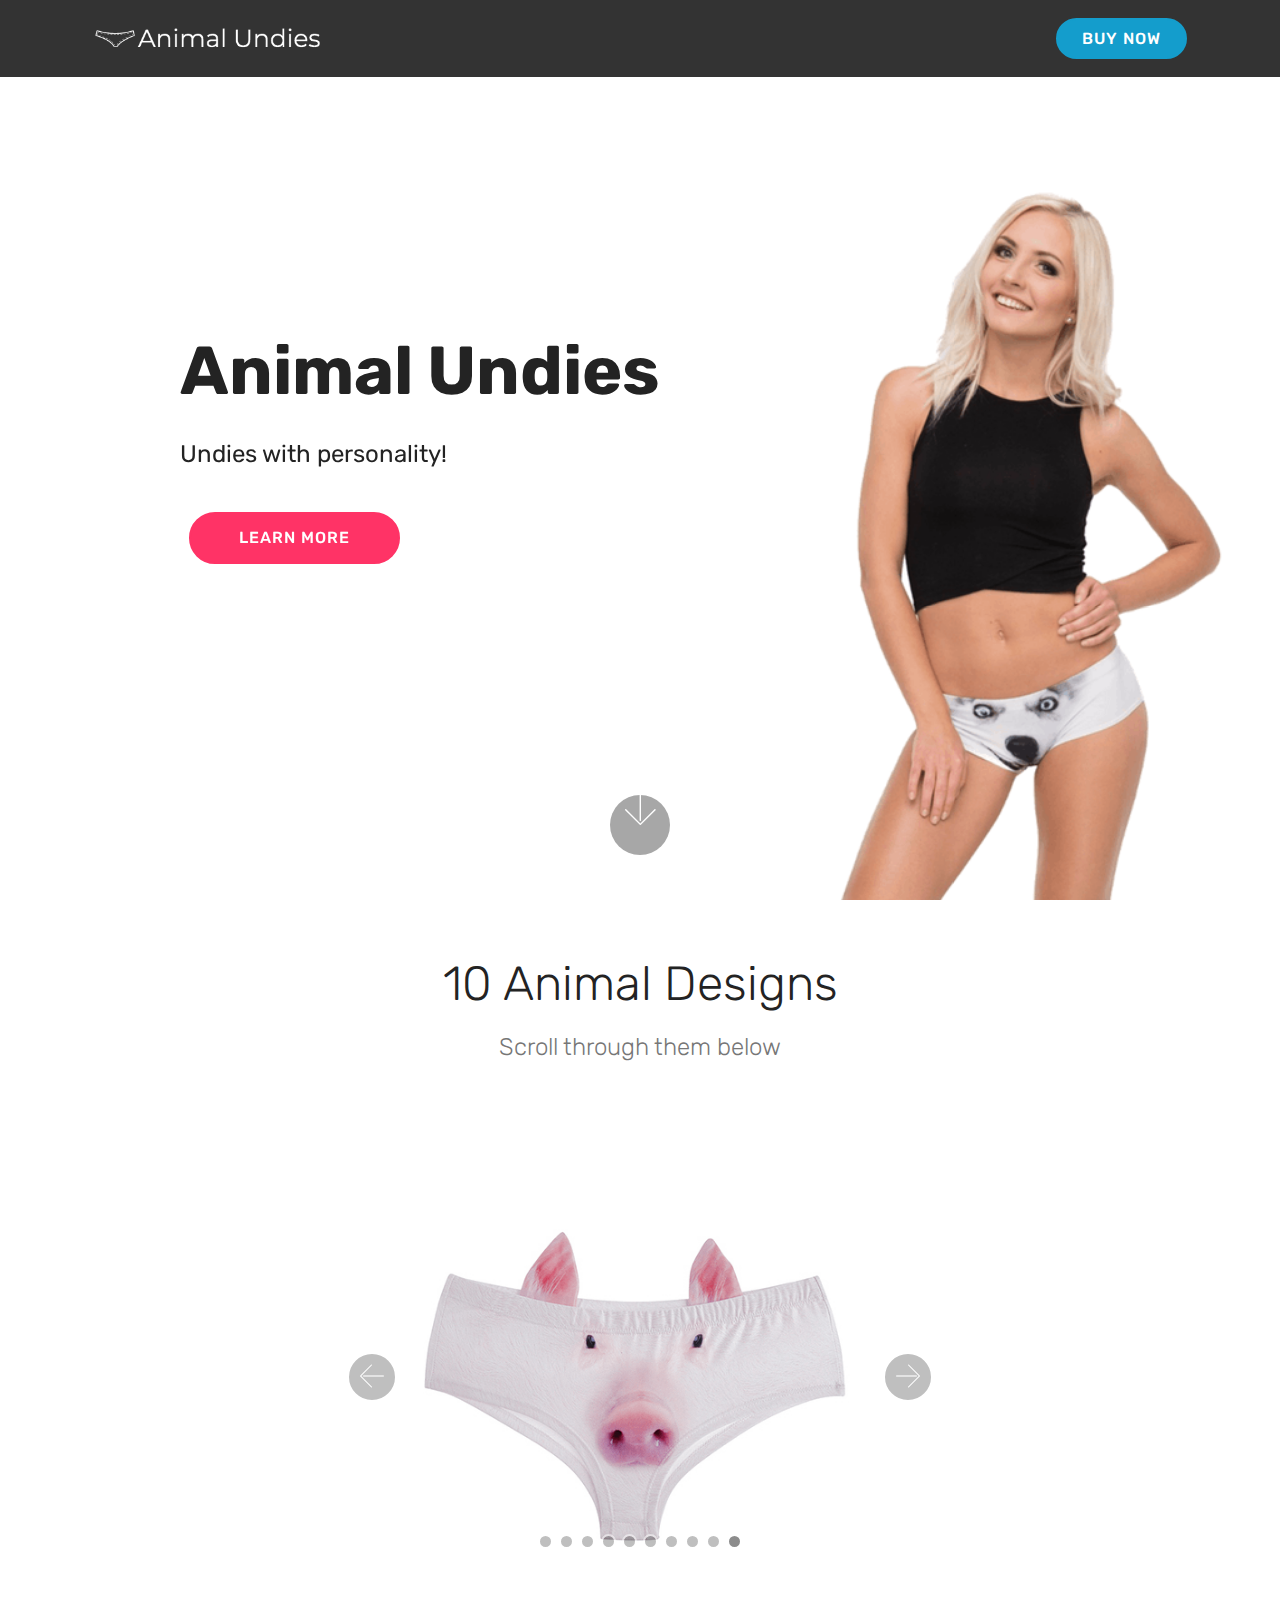
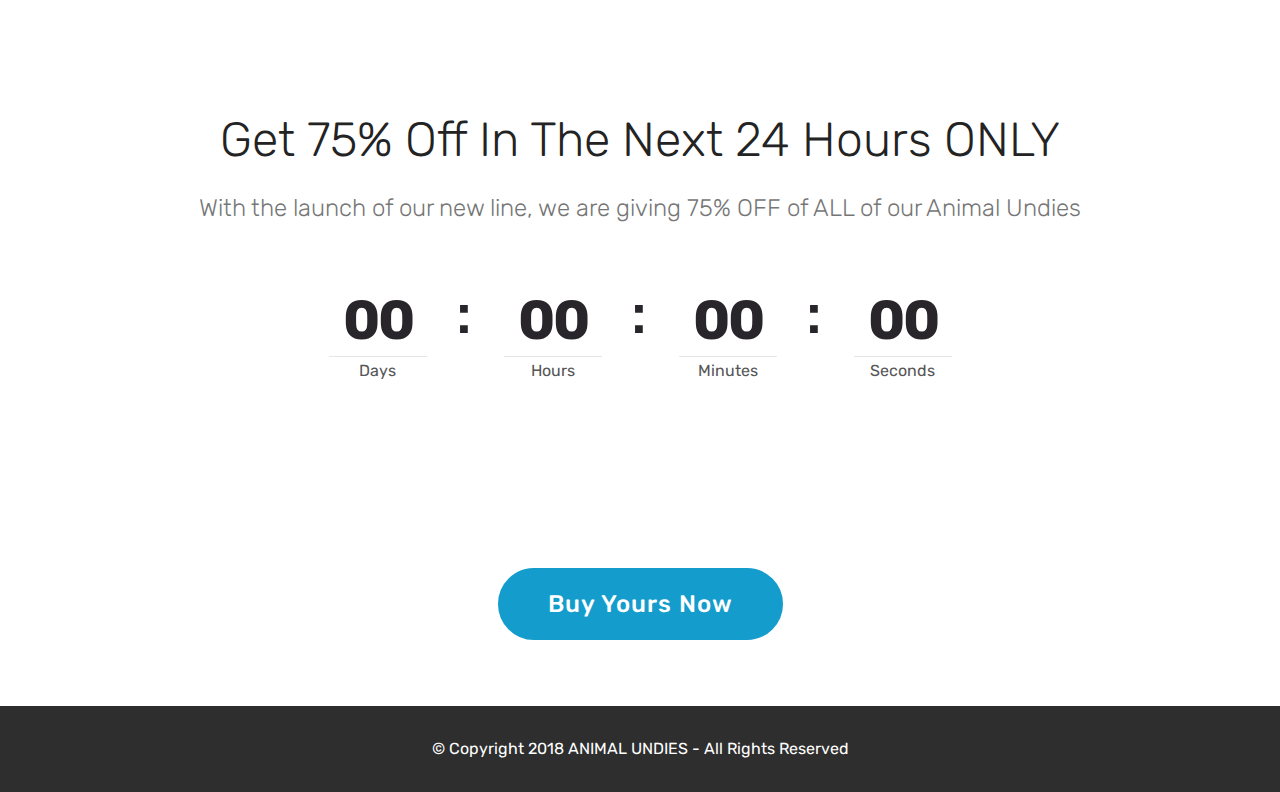
==== index.html @ f209571b "initial commit" ====
<!DOCTYPE html>
<html >
<head>
  <!-- Site made with Mobirise Website Builder v4.6.6, https://mobirise.com -->
  <meta charset="UTF-8">
  <meta http-equiv="X-UA-Compatible" content="IE=edge">
  <meta name="generator" content="Mobirise v4.6.6, mobirise.com">
  <meta name="viewport" content="width=device-width, initial-scale=1, minimum-scale=1">
  <link rel="shortcut icon" href="assets/images/animal-undies-logo-400x95.png" type="image/x-icon">
  <meta name="description" content="">
  <title>Home</title>
  <link rel="stylesheet" href="assets/web/assets/mobirise-icons/mobirise-icons.css">
  <link rel="stylesheet" href="assets/tether/tether.min.css">
  <link rel="stylesheet" href="assets/bootstrap/css/bootstrap.min.css">
  <link rel="stylesheet" href="assets/bootstrap/css/bootstrap-grid.min.css">
  <link rel="stylesheet" href="assets/bootstrap/css/bootstrap-reboot.min.css">
  <link rel="stylesheet" href="assets/dropdown/css/style.css">
  <link rel="stylesheet" href="assets/theme/css/style.css">
  <link rel="stylesheet" href="assets/mobirise/css/mbr-additional.css" type="text/css">
  
  
  
</head>
<body>
  <section class="menu cid-qMd9bwI4H3" once="menu" id="menu1-2">

    

    <nav class="navbar navbar-expand beta-menu navbar-dropdown align-items-center navbar-fixed-top navbar-toggleable-sm">
        <button class="navbar-toggler navbar-toggler-right" type="button" data-toggle="collapse" data-target="#navbarSupportedContent" aria-controls="navbarSupportedContent" aria-expanded="false" aria-label="Toggle navigation">
            <div class="hamburger">
                <span></span>
                <span></span>
                <span></span>
                <span></span>
            </div>
        </button>
        <div class="menu-logo">
            <div class="navbar-brand">
                <span class="navbar-logo">
                    <a href="https://mobirise.com">
                         <img src="assets/images/animal-undies-logo-400x95.png" alt="Mobirise" title="" style="height: 3.8rem;">
                    </a>
                </span>
                <span class="navbar-caption-wrap"><a class="navbar-caption text-white display-4" href="https://mobirise.com"></a></span>
            </div>
        </div>
        <div class="collapse navbar-collapse" id="navbarSupportedContent">
            <ul class="navbar-nav nav-dropdown" data-app-modern-menu="true"><li class="nav-item">
                    <a class="nav-link link text-white display-4" href="https://mobirise.com">
                        </a>
                </li></ul>
            <div class="navbar-buttons mbr-section-btn"><a class="btn btn-sm btn-primary display-7" href="https://mobirise.com">BUY NOW
                    </a></div>
        </div>
    </nav>
</section>

<section class="engine"><a href="https://mobirise.ws/h">make own website</a></section><section class="cid-qMdaME2jIt mbr-fullscreen mbr-parallax-background" id="header2-4">

    

    

    <div class="container align-center">
        <div class="row justify-content-md-center">
            <div class="mbr-white col-md-10">
                <h1 class="mbr-section-title mbr-bold pb-3 mbr-fonts-style display-1">
                    Animal Undies</h1>
                
                <p class="mbr-text pb-3 mbr-fonts-style display-5">Undies with personality!</p>
                <div class="mbr-section-btn"><a class="btn btn-md btn-secondary display-4" href="index.html#content4-b">LEARN MORE</a>
                    <a class="btn btn-md btn-white-outline display-4" href="https://mobirise.com">LIVE DEMO</a></div>
            </div>
        </div>
    </div>
    <div class="mbr-arrow hidden-sm-down" aria-hidden="true">
        <a href="#next">
            <i class="mbri-down mbr-iconfont"></i>
        </a>
    </div>
</section>

<section class="mbr-section content4 cid-qMdiaSj2vC" id="content4-b">

    

    <div class="container">
        <div class="media-container-row">
            <div class="title col-12 col-md-8">
                <h2 class="align-center pb-3 mbr-fonts-style display-2">
                    10 Animal Designs</h2>
                <h3 class="mbr-section-subtitle align-center mbr-light mbr-fonts-style display-5">Scroll through them below</h3>
                
            </div>
        </div>
    </div>
</section>

<section class="carousel slide cid-qMdgBurN0w" data-interval="false" id="slider2-a">

    
    <div class="container content-slider">
        <div class="content-slider-wrap">
            <div><div class="mbr-slider slide carousel" data-pause="true" data-keyboard="false" data-ride="false" data-interval="false"><ol class="carousel-indicators"><li data-app-prevent-settings="" data-target="#slider2-a" data-slide-to="0"></li><li data-app-prevent-settings="" data-target="#slider2-a" data-slide-to="1"></li><li data-app-prevent-settings="" data-target="#slider2-a" data-slide-to="2"></li><li data-app-prevent-settings="" data-target="#slider2-a" data-slide-to="3"></li><li data-app-prevent-settings="" data-target="#slider2-a" data-slide-to="4"></li><li data-app-prevent-settings="" data-target="#slider2-a" data-slide-to="5"></li><li data-app-prevent-settings="" data-target="#slider2-a" data-slide-to="6"></li><li data-app-prevent-settings="" data-target="#slider2-a" data-slide-to="7"></li><li data-app-prevent-settings="" data-target="#slider2-a" data-slide-to="8"></li><li data-app-prevent-settings="" data-target="#slider2-a" class=" active" data-slide-to="9"></li></ol><div class="carousel-inner" role="listbox"><div class="carousel-item slider-fullscreen-image" data-bg-video-slide="false" style="background-image: url(assets/images/htb1clrnogoqmejjy1xaq6assfxah-1000x1000.jpg);"><div class="container container-slide"><div class="image_wrapper"><img src="assets/images/htb1clrnogoqmejjy1xaq6assfxah-1000x1000.jpg"><div class="carousel-caption justify-content-center"><div class="col-10 align-center"></div></div></div></div></div><div class="carousel-item slider-fullscreen-image" data-bg-video-slide="false" style="background-image: url(assets/images/htb1cnipxmn85ujjszfbq6xzzvxax-1000x1000.jpg);"><div class="container container-slide"><div class="image_wrapper"><img src="assets/images/htb1cnipxmn85ujjszfbq6xzzvxax-1000x1000.jpg"><div class="carousel-caption justify-content-center"><div class="col-10 align-center"></div></div></div></div></div><div class="carousel-item slider-fullscreen-image" data-bg-video-slide="false" style="background-image: url(assets/images/htb1lih3jwagskjjy0fhq6arbfxaj-1000x1000.jpg);"><div class="container container-slide"><div class="image_wrapper"><img src="assets/images/htb1lih3jwagskjjy0fhq6arbfxaj-1000x1000.jpg"><div class="carousel-caption justify-content-center"><div class="col-10 align-center"></div></div></div></div></div><div class="carousel-item slider-fullscreen-image" data-bg-video-slide="false" style="background-image: url(assets/images/htb1malzobstmejjy1zbq6ahlvxap-1000x1000.jpg);"><div class="container container-slide"><div class="image_wrapper"><img src="assets/images/htb1malzobstmejjy1zbq6ahlvxap-1000x1000.jpg"><div class="carousel-caption justify-content-center"><div class="col-10 align-center"></div></div></div></div></div><div class="carousel-item slider-fullscreen-image" data-bg-video-slide="false" style="background-image: url(assets/images/htb1pxriobstmejjssziq6adwxxa1-1000x1000.jpg);"><div class="container container-slide"><div class="image_wrapper"><img src="assets/images/htb1pxriobstmejjssziq6adwxxa1-1000x1000.jpg"><div class="carousel-caption justify-content-center"><div class="col-10 align-center"></div></div></div></div></div><div class="carousel-item slider-fullscreen-image" data-bg-video-slide="false" style="background-image: url(assets/images/htb10e8sjvbntkjjsszeq6au2vxaa-1000x1000.jpg);"><div class="container container-slide"><div class="image_wrapper"><img src="assets/images/htb10e8sjvbntkjjsszeq6au2vxaa-1000x1000.jpg"><div class="carousel-caption justify-content-center"><div class="col-10 align-center"></div></div></div></div></div><div class="carousel-item slider-fullscreen-image" data-bg-video-slide="false" style="background-image: url(assets/images/htb12vjfolusmejjy1zjq6a0dxxak-1000x1000.jpg);"><div class="container container-slide"><div class="image_wrapper"><img src="assets/images/htb12vjfolusmejjy1zjq6a0dxxak-1000x1000.jpg"><div class="carousel-caption justify-content-center"><div class="col-10 align-center"></div></div></div></div></div><div class="carousel-item slider-fullscreen-image" data-bg-video-slide="false" style="background-image: url(assets/images/htb16lwpxkn85ujjszfvq6xigxxac-1000x1000.jpg);"><div class="container container-slide"><div class="image_wrapper"><img src="assets/images/htb16lwpxkn85ujjszfvq6xigxxac-1000x1000.jpg"><div class="carousel-caption justify-content-center"><div class="col-10 align-center"></div></div></div></div></div><div class="carousel-item slider-fullscreen-image" data-bg-video-slide="false" style="background-image: url(assets/images/htb19mp6jwmgskjjssphq6ay1vxap-1000x1000.jpg);"><div class="container container-slide"><div class="image_wrapper"><img src="assets/images/htb19mp6jwmgskjjssphq6ay1vxap-1000x1000.jpg"><div class="carousel-caption justify-content-center"><div class="col-10 align-center"></div></div></div></div></div><div class="carousel-item slider-fullscreen-image active" data-bg-video-slide="false" style="background-image: url(assets/images/screen-shot-2018-03-13-at-5.34.47-pm-480x443.png);"><div class="container container-slide"><div class="image_wrapper"><img src="assets/images/screen-shot-2018-03-13-at-5.34.47-pm-480x443.png"><div class="carousel-caption justify-content-center"><div class="col-10 align-center"></div></div></div></div></div></div><a data-app-prevent-settings="" class="carousel-control carousel-control-prev" role="button" data-slide="prev" href="#slider2-a"><span aria-hidden="true" class="mbri-left mbr-iconfont"></span><span class="sr-only">Previous</span></a><a data-app-prevent-settings="" class="carousel-control carousel-control-next" role="button" data-slide="next" href="#slider2-a"><span aria-hidden="true" class="mbri-right mbr-iconfont"></span><span class="sr-only">Next</span></a></div></div> 
        </div>
    </div>
</section>

<section class="countdown1 cid-qMdfKLFpyz" id="countdown1-5">
    
    
    
    <div class="container ">
        <h2 class="mbr-section-title pb-3 align-center mbr-fonts-style display-2">
            Get 75% Off In The Next 24 Hours ONLY</h2>
        <h3 class="mbr-section-subtitle align-center mbr-fonts-style display-5">
            With the launch of our new line, we are giving 75% OFF of ALL of our Animal Undies</h3>
        
    </div>
    <div class="container countdown-cont align-center">
        <div class="daysCountdown" title="Days"></div>
        <div class="hoursCountdown" title="Hours"></div> 
        <div class="minutesCountdown" title="Minutes"></div> 
        <div class="secondsCountdown" title="Seconds"></div>
        <div class="countdown pt-5 mt-2" data-due-date="2018/03/14"> 
        </div>
    </div>
</section>

<section class="mbr-section content8 cid-qMdipcnHJZ" id="content8-c">

    

    <div class="container">
        <div class="media-container-row title">
            <div class="col-12 col-md-8">
                <div class="mbr-section-btn align-center"><a class="btn btn-primary display-5" href="https://mobirise.com">Buy Yours Now</a></div>
            </div>
        </div>
    </div>
</section>

<section once="" class="cid-qMdjEzOoQd" id="footer6-e">

    

    

    <div class="container">
        <div class="media-container-row align-center mbr-white">
            <div class="col-12">
                <p class="mbr-text mb-0 mbr-fonts-style display-7">
                    © Copyright 2018 ANIMAL UNDIES - All Rights Reserved
                </p>
            </div>
        </div>
    </div>
</section>


  <script src="assets/web/assets/jquery/jquery.min.js"></script>
  <script src="assets/popper/popper.min.js"></script>
  <script src="assets/tether/tether.min.js"></script>
  <script src="assets/bootstrap/js/bootstrap.min.js"></script>
  <script src="assets/smoothscroll/smooth-scroll.js"></script>
  <script src="assets/dropdown/js/script.min.js"></script>
  <script src="assets/touchswipe/jquery.touch-swipe.min.js"></script>
  <script src="assets/countdown/jquery.countdown.min.js"></script>
  <script src="assets/ytplayer/jquery.mb.ytplayer.min.js"></script>
  <script src="assets/vimeoplayer/jquery.mb.vimeo_player.js"></script>
  <script src="assets/bootstrapcarouselswipe/bootstrap-carousel-swipe.js"></script>
  <script src="assets/parallax/jarallax.min.js"></script>
  <script src="assets/theme/js/script.js"></script>
  <script src="assets/slidervideo/script.js"></script>
  
  
</body>
</html>
---- assets/web/assets/mobirise-icons/mobirise-icons.css ----
@font-face {
  font-family: 'MobiriseIcons';
  src:  url('mobirise-icons.eot?spat4u');
  src:  url('mobirise-icons.eot?spat4u#iefix') format('embedded-opentype'),
    url('mobirise-icons.ttf?spat4u') format('truetype'),
    url('mobirise-icons.woff?spat4u') format('woff'),
    url('mobirise-icons.svg?spat4u#MobiriseIcons') format('svg');
  font-weight: normal;
  font-style: normal;
}

[class^="mbri-"], [class*=" mbri-"] {
  /* use !important to prevent issues with browser extensions that change fonts */
  font-family: MobiriseIcons !important;
  speak: none;
  font-style: normal;
  font-weight: normal;
  font-variant: normal;
  text-transform: none;
  line-height: 1;

  /* Better Font Rendering =========== */
  -webkit-font-smoothing: antialiased;
  -moz-osx-font-smoothing: grayscale;
}

.mbri-add-submenu:before {
  content: "\e900";
}
.mbri-alert:before {
  content: "\e901";
}
.mbri-align-center:before {
  content: "\e902";
}
.mbri-align-justify:before {
  content: "\e903";
}
.mbri-align-left:before {
  content: "\e904";
}
.mbri-align-right:before {
  content: "\e905";
}
.mbri-android:before {
  content: "\e906";
}
.mbri-apple:before {
  content: "\e907";
}
.mbri-arrow-down:before {
  content: "\e908";
}
.mbri-arrow-next:before {
  content: "\e909";
}
.mbri-arrow-prev:before {
  content: "\e90a";
}
.mbri-arrow-up:before {
  content: "\e90b";
}
.mbri-bold:before {
  content: "\e90c";
}
.mbri-bookmark:before {
  content: "\e90d";
}
.mbri-bootstrap:before {
  content: "\e90e";
}
.mbri-briefcase:before {
  content: "\e90f";
}
.mbri-browse:before {
  content: "\e910";
}
.mbri-bulleted-list:before {
  content: "\e911";
}
.mbri-calendar:before {
  content: "\e912";
}
.mbri-camera:before {
  content: "\e913";
}
.mbri-cart-add:before {
  content: "\e914";
}
.mbri-cart-full:before {
  content: "\e915";
}
.mbri-cash:before {
  content: "\e916";
}
.mbri-change-style:before {
  content: "\e917";
}
.mbri-chat:before {
  content: "\e918";
}
.mbri-clock:before {
  content: "\e919";
}
.mbri-close:before {
  content: "\e91a";
}
.mbri-cloud:before {
  content: "\e91b";
}
.mbri-code:before {
  content: "\e91c";
}
.mbri-contact-form:before {
  content: "\e91d";
}
.mbri-credit-card:before {
  content: "\e91e";
}
.mbri-cursor-click:before {
  content: "\e91f";
}
.mbri-cust-feedback:before {
  content: "\e920";
}
.mbri-database:before {
  content: "\e921";
}
.mbri-delivery:before {
  content: "\e922";
}
.mbri-desktop:before {
  content: "\e923";
}
.mbri-devices:before {
  content: "\e924";
}
.mbri-down:before {
  content: "\e925";
}
.mbri-download:before {
  content: "\e989";
}
.mbri-drag-n-drop:before {
  content: "\e927";
}
.mbri-drag-n-drop2:before {
  content: "\e928";
}
.mbri-edit:before {
  content: "\e929";
}
.mbri-edit2:before {
  content: "\e92a";
}
.mbri-error:before {
  content: "\e92b";
}
.mbri-extension:before {
  content: "\e92c";
}
.mbri-features:before {
  content: "\e92d";
}
.mbri-file:before {
  content: "\e92e";
}
.mbri-flag:before {
  content: "\e92f";
}
.mbri-folder:before {
  content: "\e930";
}
.mbri-gift:before {
  content: "\e931";
}
.mbri-github:before {
  content: "\e932";
}
.mbri-globe:before {
  content: "\e933";
}
.mbri-globe-2:before {
  content: "\e934";
}
.mbri-growing-chart:before {
  content: "\e935";
}
.mbri-hearth:before {
  content: "\e936";
}
.mbri-help:before {
  content: "\e937";
}
.mbri-home:before {
  content: "\e938";
}
.mbri-hot-cup:before {
  content: "\e939";
}
.mbri-idea:before {
  content: "\e93a";
}
.mbri-image-gallery:before {
  content: "\e93b";
}
.mbri-image-slider:before {
  content: "\e93c";
}
.mbri-info:before {
  content: "\e93d";
}
.mbri-italic:before {
  content: "\e93e";
}
.mbri-key:before {
  content: "\e93f";
}
.mbri-laptop:before {
  content: "\e940";
}
.mbri-layers:before {
  content: "\e941";
}
.mbri-left-right:before {
  content: "\e942";
}
.mbri-left:before {
  content: "\e943";
}
.mbri-letter:before {
  content: "\e944";
}
.mbri-like:before {
  content: "\e945";
}
.mbri-link:before {
  content: "\e946";
}
.mbri-lock:before {
  content: "\e947";
}
.mbri-login:before {
  content: "\e948";
}
.mbri-logout:before {
  content: "\e949";
}
.mbri-magic-stick:before {
  content: "\e94a";
}
.mbri-map-pin:before {
  content: "\e94b";
}
.mbri-menu:before {
  content: "\e94c";
}
.mbri-mobile:before {
  content: "\e94d";
}
.mbri-mobile2:before {
  content: "\e94e";
}
.mbri-mobirise:before {
  content: "\e94f";
}
.mbri-more-horizontal:before {
  content: "\e950";
}
.mbri-more-vertical:before {
  content: "\e951";
}
.mbri-music:before {
  content: "\e952";
}
.mbri-new-file:before {
  content: "\e953";
}
.mbri-numbered-list:before {
  content: "\e954";
}
.mbri-opened-folder:before {
  content: "\e955";
}
.mbri-pages:before {
  content: "\e956";
}
.mbri-paper-plane:before {
  content: "\e957";
}
.mbri-paperclip:before {
  content: "\e958";
}
.mbri-photo:before {
  content: "\e959";
}
.mbri-photos:before {
  content: "\e95a";
}
.mbri-pin:before {
  content: "\e95b";
}
.mbri-play:before {
  content: "\e95c";
}
.mbri-plus:before {
  content: "\e95d";
}
.mbri-preview:before {
  content: "\e95e";
}
.mbri-print:before {
  content: "\e95f";
}
.mbri-protect:before {
  content: "\e960";
}
.mbri-question:before {
  content: "\e961";
}
.mbri-quote-left:before {
  content: "\e962";
}
.mbri-quote-right:before {
  content: "\e963";
}
.mbri-refresh:before {
  content: "\e964";
}
.mbri-responsive:before {
  content: "\e965";
}
.mbri-right:before {
  content: "\e966";
}
.mbri-rocket:before {
  content: "\e967";
}
.mbri-sad-face:before {
  content: "\e968";
}
.mbri-sale:before {
  content: "\e969";
}
.mbri-save:before {
  content: "\e96a";
}
.mbri-search:before {
  content: "\e96b";
}
.mbri-setting:before {
  content: "\e96c";
}
.mbri-setting2:before {
  content: "\e96d";
}
.mbri-setting3:before {
  content: "\e96e";
}
.mbri-share:before {
  content: "\e96f";
}
.mbri-shopping-bag:before {
  content: "\e970";
}
.mbri-shopping-basket:before {
  content: "\e971";
}
.mbri-shopping-cart:before {
  content: "\e972";
}
.mbri-sites:before {
  content: "\e973";
}
.mbri-smile-face:before {
  content: "\e974";
}
.mbri-speed:before {
  content: "\e975";
}
.mbri-star:before {
  content: "\e976";
}
.mbri-success:before {
  content: "\e977";
}
.mbri-sun:before {
  content: "\e978";
}
.mbri-sun2:before {
  content: "\e979";
}
.mbri-tablet:before {
  content: "\e97a";
}
.mbri-tablet-vertical:before {
  content: "\e97b";
}
.mbri-target:before {
  content: "\e97c";
}
.mbri-timer:before {
  content: "\e97d";
}
.mbri-to-ftp:before {
  content: "\e97e";
}
.mbri-to-local-drive:before {
  content: "\e97f";
}
.mbri-touch-swipe:before {
  content: "\e980";
}
.mbri-touch:before {
  content: "\e981";
}
.mbri-trash:before {
  content: "\e982";
}
.mbri-underline:before {
  content: "\e983";
}
.mbri-unlink:before {
  content: "\e984";
}
.mbri-unlock:before {
  content: "\e985";
}
.mbri-up-down:before {
  content: "\e986";
}
.mbri-up:before {
  content: "\e987";
}
.mbri-update:before {
  content: "\e988";
}
.mbri-upload:before {
 content: "\e926"; 
}
.mbri-user:before {
  content: "\e98a";
}
.mbri-user2:before {
  content: "\e98b";
}
.mbri-users:before {
  content: "\e98c";
}
.mbri-video:before {
  content: "\e98d";
}
.mbri-video-play:before {
  content: "\e98e";
}
.mbri-watch:before {
  content: "\e98f";
}
.mbri-website-theme:before {
  content: "\e990";
}
.mbri-wifi:before {
  content: "\e991";
}
.mbri-windows:before {
  content: "\e992";
}
.mbri-zoom-out:before {
  content: "\e993";
}
.mbri-redo:before {
  content: "\e994";
}
.mbri-undo:before {
  content: "\e995";
}
---- assets/dropdown/css/style.css ----
.navbar-dropdown {
  left: 0;
  padding: 0;
  position: absolute;
  right: 0;
  top: 0;
  transition: all 0.45s ease;
  z-index: 1030;
  background: #282828; }
  .navbar-dropdown .navbar-logo {
    margin-right: 0.8rem;
    transition: margin 0.3s ease-in-out;
    vertical-align: middle; }
    .navbar-dropdown .navbar-logo img {
      height: 3.125rem;
      transition: all 0.3s ease-in-out; }
    .navbar-dropdown .navbar-logo.mbr-iconfont {
      font-size: 3.125rem;
      line-height: 3.125rem; }
  .navbar-dropdown .navbar-caption {
    font-weight: 700;
    white-space: normal;
    vertical-align: -4px;
    line-height: 3.125rem !important; }
    .navbar-dropdown .navbar-caption, .navbar-dropdown .navbar-caption:hover {
      color: inherit;
      text-decoration: none; }
  .navbar-dropdown .mbr-iconfont + .navbar-caption {
    vertical-align: -1px; }
  .navbar-dropdown.navbar-fixed-top {
    position: fixed; }
  .navbar-dropdown .navbar-brand span {
    vertical-align: -4px; }
  .navbar-dropdown.bg-color.transparent {
    background: none; }
  .navbar-dropdown.navbar-short .navbar-brand {
    padding: 0.625rem 0; }
    .navbar-dropdown.navbar-short .navbar-brand span {
      vertical-align: -1px; }
  .navbar-dropdown.navbar-short .navbar-caption {
    line-height: 2.375rem !important;
    vertical-align: -2px; }
  .navbar-dropdown.navbar-short .navbar-logo {
    margin-right: 0.5rem; }
    .navbar-dropdown.navbar-short .navbar-logo img {
      height: 2.375rem; }
    .navbar-dropdown.navbar-short .navbar-logo.mbr-iconfont {
      font-size: 2.375rem;
      line-height: 2.375rem; }
  .navbar-dropdown.navbar-short .mbr-table-cell {
    height: 3.625rem; }
  .navbar-dropdown .navbar-close {
    left: 0.6875rem;
    position: fixed;
    top: 0.75rem;
    z-index: 1000; }
  .navbar-dropdown .hamburger-icon {
    content: "";
    display: inline-block;
    vertical-align: middle;
    width: 16px;
    -webkit-box-shadow: 0 -6px 0 1px #282828,0 0 0 1px #282828,0 6px 0 1px #282828;
    -moz-box-shadow: 0 -6px 0 1px #282828,0 0 0 1px #282828,0 6px 0 1px #282828;
    box-shadow: 0 -6px 0 1px #282828,0 0 0 1px #282828,0 6px 0 1px #282828; }

.dropdown-menu .dropdown-toggle[data-toggle="dropdown-submenu"]::after {
  border-bottom: 0.35em solid transparent;
  border-left: 0.35em solid;
  border-right: 0;
  border-top: 0.35em solid transparent;
  margin-left: 0.3rem; }

.dropdown-menu .dropdown-item:focus {
  outline: 0; }

.nav-dropdown {
  font-size: 0.75rem;
  font-weight: 500;
  height: auto !important; }
  .nav-dropdown .nav-btn {
    padding-left: 1rem; }
  .nav-dropdown .link {
    margin: .667em 1.667em;
    font-weight: 500;
    padding: 0;
    transition: color .2s ease-in-out; }
    .nav-dropdown .link.dropdown-toggle {
      margin-right: 2.583em; }
      .nav-dropdown .link.dropdown-toggle::after {
        margin-left: .25rem;
        border-top: 0.35em solid;
        border-right: 0.35em solid transparent;
        border-left: 0.35em solid transparent;
        border-bottom: 0; }
      .nav-dropdown .link.dropdown-toggle[aria-expanded="true"] {
        margin: 0;
        padding: 0.667em 3.263em  0.667em 1.667em; }
  .nav-dropdown .link::after,
  .nav-dropdown .dropdown-item::after {
    color: inherit; }
  .nav-dropdown .btn {
    font-size: 0.75rem;
    font-weight: 700;
    letter-spacing: 0;
    margin-bottom: 0;
    padding-left: 1.25rem;
    padding-right: 1.25rem; }
  .nav-dropdown .dropdown-menu {
    border-radius: 0;
    border: 0;
    left: 0;
    margin: 0;
    padding-bottom: 1.25rem;
    padding-top: 1.25rem;
    position: relative; }
  .nav-dropdown .dropdown-submenu {
    margin-left: 0.125rem;
    top: 0; }
  .nav-dropdown .dropdown-item {
    font-weight: 500;
    line-height: 2;
    padding: 0.3846em 4.615em 0.3846em 1.5385em;
    position: relative;
    transition: color .2s ease-in-out, background-color .2s ease-in-out; }
    .nav-dropdown .dropdown-item::after {
      margin-top: -0.3077em;
      position: absolute;
      right: 1.1538em;
      top: 50%; }
    .nav-dropdown .dropdown-item:focus, .nav-dropdown .dropdown-item:hover {
      background: none; }

@media (max-width: 767px) {
  .nav-dropdown.navbar-toggleable-sm {
    bottom: 0;
    display: none;
    left: 0;
    overflow-x: hidden;
    position: fixed;
    top: 0;
    transform: translateX(-100%);
    -ms-transform: translateX(-100%);
    -webkit-transform: translateX(-100%);
    width: 18.75rem;
    z-index: 999; } }
.nav-dropdown.navbar-toggleable-xl {
  bottom: 0;
  display: none;
  left: 0;
  overflow-x: hidden;
  position: fixed;
  top: 0;
  transform: translateX(-100%);
  -ms-transform: translateX(-100%);
  -webkit-transform: translateX(-100%);
  width: 18.75rem;
  z-index: 999; }

.nav-dropdown-sm {
  display: block !important;
  overflow-x: hidden;
  overflow: auto;
  padding-top: 3.875rem; }
  .nav-dropdown-sm::after {
    content: "";
    display: block;
    height: 3rem;
    width: 100%; }
  .nav-dropdown-sm.collapse.in ~ .navbar-close {
    display: block !important; }
  .nav-dropdown-sm.collapsing, .nav-dropdown-sm.collapse.in {
    transform: translateX(0);
    -ms-transform: translateX(0);
    -webkit-transform: translateX(0);
    transition: all 0.25s ease-out;
    -webkit-transition: all 0.25s ease-out;
    background: #282828; }
  .nav-dropdown-sm.collapsing[aria-expanded="false"] {
    transform: translateX(-100%);
    -ms-transform: translateX(-100%);
    -webkit-transform: translateX(-100%); }
  .nav-dropdown-sm .nav-item {
    display: block;
    margin-left: 0 !important;
    padding-left: 0; }
  .nav-dropdown-sm .link,
  .nav-dropdown-sm .dropdown-item {
    border-top: 1px dotted rgba(255, 255, 255, 0.1);
    font-size: 0.8125rem;
    line-height: 1.6;
    margin: 0 !important;
    padding: 0.875rem 2.4rem 0.875rem 1.5625rem !important;
    position: relative;
    white-space: normal; }
    .nav-dropdown-sm .link:focus, .nav-dropdown-sm .link:hover,
    .nav-dropdown-sm .dropdown-item:focus,
    .nav-dropdown-sm .dropdown-item:hover {
      background: rgba(0, 0, 0, 0.2) !important;
      color: #c0a375; }
  .nav-dropdown-sm .nav-btn {
    position: relative;
    padding: 1.5625rem 1.5625rem 0 1.5625rem; }
    .nav-dropdown-sm .nav-btn::before {
      border-top: 1px dotted rgba(255, 255, 255, 0.1);
      content: "";
      left: 0;
      position: absolute;
      top: 0;
      width: 100%; }
    .nav-dropdown-sm .nav-btn + .nav-btn {
      padding-top: 0.625rem; }
      .nav-dropdown-sm .nav-btn + .nav-btn::before {
        display: none; }
  .nav-dropdown-sm .btn {
    padding: 0.625rem 0; }
  .nav-dropdown-sm .dropdown-toggle[data-toggle="dropdown-submenu"]::after {
    margin-left: .25rem;
    border-top: 0.35em solid;
    border-right: 0.35em solid transparent;
    border-left: 0.35em solid transparent;
    border-bottom: 0; }
  .nav-dropdown-sm .dropdown-toggle[data-toggle="dropdown-submenu"][aria-expanded="true"]::after {
    border-top: 0;
    border-right: 0.35em solid transparent;
    border-left: 0.35em solid transparent;
    border-bottom: 0.35em solid; }
  .nav-dropdown-sm .dropdown-menu {
    margin: 0;
    padding: 0;
    position: relative;
    top: 0;
    left: 0;
    width: 100%;
    border: 0;
    float: none;
    border-radius: 0;
    background: none; }
  .nav-dropdown-sm .dropdown-submenu {
    left: 100%;
    margin-left: 0.125rem;
    margin-top: -1.25rem;
    top: 0; }

.navbar-toggleable-sm .nav-dropdown .dropdown-menu {
  position: absolute; }

.navbar-toggleable-sm .nav-dropdown .dropdown-submenu {
  left: 100%;
  margin-left: 0.125rem;
  margin-top: -1.25rem;
  top: 0; }

.navbar-toggleable-sm.opened .nav-dropdown .dropdown-menu {
  position: relative; }

.navbar-toggleable-sm.opened .nav-dropdown .dropdown-submenu {
  left: 0;
  margin-left: 00rem;
  margin-top: 0rem;
  top: 0; }

.is-builder .nav-dropdown.collapsing {
  transition: none !important; }

/*# sourceMappingURL=style.css.map */
---- assets/theme/css/style.css ----
/*!
 * Mobirise v4 theme (https://mobirise.com/)
 * Copyright 2017 Mobirise
 */
section {
  background-color: #eeeeee; }

section,
.container,
.container-fluid {
  position: relative;
  word-wrap: break-word; }

a.mbr-iconfont:hover {
  text-decoration: none; }

.article .lead p, .article .lead ul, .article .lead ol, .article .lead pre, .article .lead blockquote {
  margin-bottom: 0; }

a {
  font-style: normal;
  font-weight: 400;
  cursor: pointer; }
  a, a:hover {
    text-decoration: none; }

figure {
  margin-bottom: 0; }

body {
  color: #232323; }

h1, h2, h3, h4, h5, h6,
.h1, .h2, .h3, .h4, .h5, .h6,
.display-1, .display-2, .display-3, .display-4 {
  line-height: 1;
  word-break: break-word;
  word-wrap: break-word; }

b, strong {
  font-weight: bold; }

blockquote {
  padding: 10px 0 10px 20px;
  position: relative;
  border-left: 2px solid;
  border-color: #ff3366; }

input:-webkit-autofill, input:-webkit-autofill:hover, input:-webkit-autofill:focus, input:-webkit-autofill:active {
  transition-delay: 9999s;
  transition-property: background-color, color; }

textarea[type="hidden"] {
  display: none; }

body {
  position: relative; }

section {
  background-position: 50% 50%;
  background-repeat: no-repeat;
  background-size: cover; }
  section .mbr-background-video,
  section .mbr-background-video-preview {
    position: absolute;
    bottom: 0;
    left: 0;
    right: 0;
    top: 0; }

.hidden {
  visibility: hidden; }

.mbr-z-index20 {
  z-index: 20; }

/*! Base colors */
.mbr-white {
  color: #ffffff; }

.mbr-black {
  color: #000000; }

.mbr-bg-white {
  background-color: #ffffff; }

.mbr-bg-black {
  background-color: #000000; }

/*! Text-aligns */
.align-left {
  text-align: left; }

.align-center {
  text-align: center; }

.align-right {
  text-align: right; }

@media (max-width: 767px) {
  .align-left, .align-center, .align-right, .mbr-section-btn, .mbr-section-title {
    text-align: center; } }
/*! Font-weight  */
.mbr-light {
  font-weight: 300; }

.mbr-regular {
  font-weight: 400; }

.mbr-semibold {
  font-weight: 500; }

.mbr-bold {
  font-weight: 700; }

/*! Media  */
.media-size-item {
  -webkit-flex: 1 1 auto;
  -moz-flex: 1 1 auto;
  -ms-flex: 1 1 auto;
  -o-flex: 1 1 auto;
  flex: 1 1 auto; }

.media-content {
  -webkit-flex-basis: 100%;
  flex-basis: 100%; }

.media-container-row {
  display: -ms-flexbox;
  display: -webkit-flex;
  display: flex;
  -webkit-flex-direction: row;
  -ms-flex-direction: row;
  flex-direction: row;
  -webkit-flex-wrap: wrap;
  -ms-flex-wrap: wrap;
  flex-wrap: wrap;
  -webkit-justify-content: center;
  -ms-flex-pack: center;
  justify-content: center;
  -webkit-align-content: center;
  -ms-flex-line-pack: center;
  align-content: center;
  -webkit-align-items: start;
  -ms-flex-align: start;
  align-items: start; }
  .media-container-row .media-size-item {
    width: 400px; }

.media-container-column {
  display: -ms-flexbox;
  display: -webkit-flex;
  display: flex;
  -webkit-flex-direction: column;
  -ms-flex-direction: column;
  flex-direction: column;
  -webkit-flex-wrap: wrap;
  -ms-flex-wrap: wrap;
  flex-wrap: wrap;
  -webkit-justify-content: center;
  -ms-flex-pack: center;
  justify-content: center;
  -webkit-align-content: center;
  -ms-flex-line-pack: center;
  align-content: center;
  -webkit-align-items: stretch;
  -ms-flex-align: stretch;
  align-items: stretch; }
  .media-container-column > * {
    width: 100%; }

@media (min-width: 992px) {
  .media-container-row {
    -webkit-flex-wrap: nowrap;
    -ms-flex-wrap: nowrap;
    flex-wrap: nowrap; } }
figure {
  overflow: hidden; }

figure[mbr-media-size] {
  transition: width 0.1s; }

.mbr-figure img, .mbr-figure iframe {
  display: block;
  width: 100%; }

.card {
  background-color: transparent;
  border: none; }

.card-img {
  text-align: center;
  flex-shrink: 0; }

.media {
  max-width: 100%;
  margin: 0 auto; }

.mbr-figure {
  -ms-flex-item-align: center;
  -ms-grid-row-align: center;
  -webkit-align-self: center;
  align-self: center; }

.media-container > div {
  max-width: 100%; }

.mbr-figure img, .card-img img {
  width: 100%; }

@media (max-width: 991px) {
  .media-size-item {
    width: auto !important; }

  .media {
    width: auto; }

  .mbr-figure {
    width: 100% !important; } }
/*! Buttons */
.mbr-section-btn {
  margin-left: -.25rem;
  margin-right: -.25rem;
  font-size: 0; }

nav .mbr-section-btn {
  margin-left: 0rem;
  margin-right: 0rem; }

/*! Btn icon margin */
.btn .mbr-iconfont, .btn.btn-sm .mbr-iconfont {
  cursor: pointer;
  margin-right: 0.5rem; }

.btn.btn-md .mbr-iconfont, .btn.btn-md .mbr-iconfont {
  margin-right: 0.8rem; }

.mbr-regular {
  font-weight: 400; }

.mbr-semibold {
  font-weight: 500; }

.mbr-bold {
  font-weight: 700; }

[type="submit"] {
  -webkit-appearance: none; }

/*! Full-screen */
.mbr-fullscreen .mbr-overlay {
  min-height: 100vh; }

.mbr-fullscreen {
  display: flex;
  display: -webkit-flex;
  display: -moz-flex;
  display: -ms-flex;
  display: -o-flex;
  align-items: center;
  -webkit-align-items: center;
  min-height: 100vh;
  padding-top: 3rem;
  padding-bottom: 3rem; }

/*! Map */
.map {
  height: 25rem;
  position: relative; }
  .map iframe {
    width: 100%;
    height: 100%; }

/* Form */
.form-asterisk {
  font-family: initial;
  position: absolute;
  top: -2px;
  font-weight: normal; }

/*! Scroll to top arrow */
.mbr-arrow-up {
  bottom: 25px;
  right: 90px;
  position: fixed;
  text-align: right;
  z-index: 5000;
  color: #ffffff;
  font-size: 32px;
  transform: rotate(180deg);
  -webkit-transform: rotate(180deg); }

.mbr-arrow-up a {
  background: rgba(0, 0, 0, 0.2);
  border-radius: 3px;
  color: #fff;
  display: inline-block;
  height: 60px;
  width: 60px;
  outline-style: none !important;
  position: relative;
  text-decoration: none;
  transition: all .3s ease-in-out;
  cursor: pointer;
  text-align: center; }
  .mbr-arrow-up a:hover {
    background-color: rgba(0, 0, 0, 0.4); }
  .mbr-arrow-up a i {
    line-height: 60px; }

.mbr-arrow-up-icon {
  display: block;
  color: #fff; }

.mbr-arrow-up-icon::before {
  content: "\203a";
  display: inline-block;
  font-family: serif;
  font-size: 32px;
  line-height: 1;
  font-style: normal;
  position: relative;
  top: 6px;
  left: -4px;
  -webkit-transform: rotate(-90deg);
  transform: rotate(-90deg); }

/*! Arrow Down */
.mbr-arrow {
  position: absolute;
  bottom: 45px;
  left: 50%;
  width: 60px;
  height: 60px;
  cursor: pointer;
  background-color: rgba(80, 80, 80, 0.5);
  border-radius: 50%;
  -webkit-transform: translateX(-50%);
  transform: translateX(-50%); }
  .mbr-arrow > a {
    display: inline-block;
    text-decoration: none;
    outline-style: none;
    -webkit-animation: arrowdown 1.7s ease-in-out infinite;
    animation: arrowdown 1.7s ease-in-out infinite; }
    .mbr-arrow > a > i {
      position: absolute;
      top: -2px;
      left: 15px;
      font-size: 2rem; }

@keyframes arrowdown {
  0% {
    transform: translateY(0px);
    -webkit-transform: translateY(0px); }
  50% {
    transform: translateY(-5px);
    -webkit-transform: translateY(-5px); }
  100% {
    transform: translateY(0px);
    -webkit-transform: translateY(0px); } }
@-webkit-keyframes arrowdown {
  0% {
    transform: translateY(0px);
    -webkit-transform: translateY(0px); }
  50% {
    transform: translateY(-5px);
    -webkit-transform: translateY(-5px); }
  100% {
    transform: translateY(0px);
    -webkit-transform: translateY(0px); } }
@media (max-width: 500px) {
  .mbr-arrow-up {
    left: 50%;
    right: auto;
    transform: translateX(-50%) rotate(180deg);
    -webkit-transform: translateX(-50%) rotate(180deg); } }
/*Gradients animation*/
@keyframes gradient-animation {
  from {
    background-position: 0% 100%;
    animation-timing-function: ease-in-out; }
  to {
    background-position: 100% 0%;
    animation-timing-function: ease-in-out; } }
@-webkit-keyframes gradient-animation {
  from {
    background-position: 0% 100%;
    animation-timing-function: ease-in-out; }
  to {
    background-position: 100% 0%;
    animation-timing-function: ease-in-out; } }
.bg-gradient {
  background-size: 200% 200%;
  animation: gradient-animation 5s infinite alternate;
  -webkit-animation: gradient-animation 5s infinite alternate; }

.menu .navbar-brand {
  display: -webkit-flex; }
  .menu .navbar-brand span {
    display: flex;
    display: -webkit-flex; }
  .menu .navbar-brand .navbar-caption-wrap {
    display: -webkit-flex; }
  .menu .navbar-brand .navbar-logo img {
    display: -webkit-flex; }
@media (min-width: 768px) and (max-width: 991px) {
  .menu .navbar-toggleable-sm .navbar-nav {
    display: -webkit-box;
    display: -webkit-flex;
    display: -ms-flexbox; } }
@media (min-width: 992px) {
  .menu .navbar-nav.nav-dropdown {
    display: -webkit-flex; }
  .menu .navbar-toggleable-sm .navbar-collapse {
    display: -webkit-flex !important; } }

/*# sourceMappingURL=style.css.map */
.engine {
	position: absolute;
	text-indent: -2400px;
	text-align: center;
	padding: 0;
	top: 0;
	left: -2400px;
}
---- assets/mobirise/css/mbr-additional.css ----
@import url(https://fonts.googleapis.com/css?family=Rubik:300,300i,400,400i,500,500i,700,700i,900,900i);





body {
  font-style: normal;
  line-height: 1.5;
}
.mbr-section-title {
  font-style: normal;
  line-height: 1.2;
}
.mbr-section-subtitle {
  line-height: 1.3;
}
.mbr-text {
  font-style: normal;
  line-height: 1.6;
}
.display-1 {
  font-family: 'Rubik', sans-serif;
  font-size: 4.25rem;
}
.display-1 > .mbr-iconfont {
  font-size: 6.8rem;
}
.display-2 {
  font-family: 'Rubik', sans-serif;
  font-size: 3rem;
}
.display-2 > .mbr-iconfont {
  font-size: 4.8rem;
}
.display-4 {
  font-family: 'Rubik', sans-serif;
  font-size: 1rem;
}
.display-4 > .mbr-iconfont {
  font-size: 1.6rem;
}
.display-5 {
  font-family: 'Rubik', sans-serif;
  font-size: 1.5rem;
}
.display-5 > .mbr-iconfont {
  font-size: 2.4rem;
}
.display-7 {
  font-family: 'Rubik', sans-serif;
  font-size: 1rem;
}
.display-7 > .mbr-iconfont {
  font-size: 1.6rem;
}
/* ---- Fluid typography for mobile devices ---- */
/* 1.4 - font scale ratio ( bootstrap == 1.42857 ) */
/* 100vw - current viewport width */
/* (48 - 20)  48 == 48rem == 768px, 20 == 20rem == 320px(minimal supported viewport) */
/* 0.65 - min scale variable, may vary */
@media (max-width: 768px) {
  .display-1 {
    font-size: 3.4rem;
    font-size: calc( 2.1374999999999997rem + (4.25 - 2.1374999999999997) * ((100vw - 20rem) / (48 - 20)));
    line-height: calc( 1.4 * (2.1374999999999997rem + (4.25 - 2.1374999999999997) * ((100vw - 20rem) / (48 - 20))));
  }
  .display-2 {
    font-size: 2.4rem;
    font-size: calc( 1.7rem + (3 - 1.7) * ((100vw - 20rem) / (48 - 20)));
    line-height: calc( 1.4 * (1.7rem + (3 - 1.7) * ((100vw - 20rem) / (48 - 20))));
  }
  .display-4 {
    font-size: 0.8rem;
    font-size: calc( 1rem + (1 - 1) * ((100vw - 20rem) / (48 - 20)));
    line-height: calc( 1.4 * (1rem + (1 - 1) * ((100vw - 20rem) / (48 - 20))));
  }
  .display-5 {
    font-size: 1.2rem;
    font-size: calc( 1.175rem + (1.5 - 1.175) * ((100vw - 20rem) / (48 - 20)));
    line-height: calc( 1.4 * (1.175rem + (1.5 - 1.175) * ((100vw - 20rem) / (48 - 20))));
  }
}
/* Buttons */
.btn {
  font-weight: 500;
  border-width: 2px;
  font-style: normal;
  letter-spacing: 1px;
  margin: .4rem .8rem;
  white-space: normal;
  -webkit-transition: all 0.3s ease-in-out;
  -moz-transition: all 0.3s ease-in-out;
  transition: all 0.3s ease-in-out;
  padding: 1rem 3rem;
  border-radius: 3px;
  display: inline-flex;
  align-items: center;
  justify-content: center;
  word-break: break-word;
}
.btn-sm {
  font-weight: 500;
  letter-spacing: 1px;
  -webkit-transition: all 0.3s ease-in-out;
  -moz-transition: all 0.3s ease-in-out;
  transition: all 0.3s ease-in-out;
  padding: 0.6rem 1.5rem;
  border-radius: 3px;
}
.btn-md {
  font-weight: 500;
  letter-spacing: 1px;
  margin: .4rem .8rem !important;
  -webkit-transition: all 0.3s ease-in-out;
  -moz-transition: all 0.3s ease-in-out;
  transition: all 0.3s ease-in-out;
  padding: 1rem 3rem;
  border-radius: 3px;
}
.btn-lg {
  font-weight: 500;
  letter-spacing: 1px;
  margin: .4rem .8rem !important;
  -webkit-transition: all 0.3s ease-in-out;
  -moz-transition: all 0.3s ease-in-out;
  transition: all 0.3s ease-in-out;
  padding: 1.2rem 3.2rem;
  border-radius: 3px;
}
.bg-primary {
  background-color: #149dcc !important;
}
.bg-success {
  background-color: #f7ed4a !important;
}
.bg-info {
  background-color: #82786e !important;
}
.bg-warning {
  background-color: #879a9f !important;
}
.bg-danger {
  background-color: #b1a374 !important;
}
.btn-primary,
.btn-primary:active {
  background-color: #149dcc !important;
  border-color: #149dcc !important;
  color: #ffffff !important;
}
.btn-primary:hover,
.btn-primary:focus,
.btn-primary.focus,
.btn-primary.active {
  color: #ffffff !important;
  background-color: #0d6786 !important;
  border-color: #0d6786 !important;
}
.btn-primary.disabled,
.btn-primary:disabled {
  color: #ffffff !important;
  background-color: #0d6786 !important;
  border-color: #0d6786 !important;
}
.btn-secondary,
.btn-secondary:active {
  background-color: #ff3366 !important;
  border-color: #ff3366 !important;
  color: #ffffff !important;
}
.btn-secondary:hover,
.btn-secondary:focus,
.btn-secondary.focus,
.btn-secondary.active {
  color: #ffffff !important;
  background-color: #e50039 !important;
  border-color: #e50039 !important;
}
.btn-secondary.disabled,
.btn-secondary:disabled {
  color: #ffffff !important;
  background-color: #e50039 !important;
  border-color: #e50039 !important;
}
.btn-info,
.btn-info:active {
  background-color: #82786e !important;
  border-color: #82786e !important;
  color: #ffffff !important;
}
.btn-info:hover,
.btn-info:focus,
.btn-info.focus,
.btn-info.active {
  color: #ffffff !important;
  background-color: #59524b !important;
  border-color: #59524b !important;
}
.btn-info.disabled,
.btn-info:disabled {
  color: #ffffff !important;
  background-color: #59524b !important;
  border-color: #59524b !important;
}
.btn-success,
.btn-success:active {
  background-color: #f7ed4a !important;
  border-color: #f7ed4a !important;
  color: #3f3c03 !important;
}
.btn-success:hover,
.btn-success:focus,
.btn-success.focus,
.btn-success.active {
  color: #3f3c03 !important;
  background-color: #eadd0a !important;
  border-color: #eadd0a !important;
}
.btn-success.disabled,
.btn-success:disabled {
  color: #3f3c03 !important;
  background-color: #eadd0a !important;
  border-color: #eadd0a !important;
}
.btn-warning,
.btn-warning:active {
  background-color: #879a9f !important;
  border-color: #879a9f !important;
  color: #ffffff !important;
}
.btn-warning:hover,
.btn-warning:focus,
.btn-warning.focus,
.btn-warning.active {
  color: #ffffff !important;
  background-color: #617479 !important;
  border-color: #617479 !important;
}
.btn-warning.disabled,
.btn-warning:disabled {
  color: #ffffff !important;
  background-color: #617479 !important;
  border-color: #617479 !important;
}
.btn-danger,
.btn-danger:active {
  background-color: #b1a374 !important;
  border-color: #b1a374 !important;
  color: #ffffff !important;
}
.btn-danger:hover,
.btn-danger:focus,
.btn-danger.focus,
.btn-danger.active {
  color: #ffffff !important;
  background-color: #8b7d4e !important;
  border-color: #8b7d4e !important;
}
.btn-danger.disabled,
.btn-danger:disabled {
  color: #ffffff !important;
  background-color: #8b7d4e !important;
  border-color: #8b7d4e !important;
}
.btn-white {
  color: #333333 !important;
}
.btn-white,
.btn-white:active {
  background-color: #ffffff !important;
  border-color: #ffffff !important;
  color: #808080 !important;
}
.btn-white:hover,
.btn-white:focus,
.btn-white.focus,
.btn-white.active {
  color: #808080 !important;
  background-color: #d9d9d9 !important;
  border-color: #d9d9d9 !important;
}
.btn-white.disabled,
.btn-white:disabled {
  color: #808080 !important;
  background-color: #d9d9d9 !important;
  border-color: #d9d9d9 !important;
}
.btn-black,
.btn-black:active {
  background-color: #333333 !important;
  border-color: #333333 !important;
  color: #ffffff !important;
}
.btn-black:hover,
.btn-black:focus,
.btn-black.focus,
.btn-black.active {
  color: #ffffff !important;
  background-color: #0d0d0d !important;
  border-color: #0d0d0d !important;
}
.btn-black.disabled,
.btn-black:disabled {
  color: #ffffff !important;
  background-color: #0d0d0d !important;
  border-color: #0d0d0d !important;
}
.btn-primary-outline,
.btn-primary-outline:active {
  background: none;
  border-color: #0b566f;
  color: #0b566f;
}
.btn-primary-outline:hover,
.btn-primary-outline:focus,
.btn-primary-outline.focus,
.btn-primary-outline.active {
  color: #ffffff;
  background-color: #149dcc;
  border-color: #149dcc;
}
.btn-primary-outline.disabled,
.btn-primary-outline:disabled {
  color: #ffffff !important;
  background-color: #149dcc !important;
  border-color: #149dcc !important;
}
.btn-secondary-outline,
.btn-secondary-outline:active {
  background: none;
  border-color: #cc0033;
  color: #cc0033;
}
.btn-secondary-outline:hover,
.btn-secondary-outline:focus,
.btn-secondary-outline.focus,
.btn-secondary-outline.active {
  color: #ffffff;
  background-color: #ff3366;
  border-color: #ff3366;
}
.btn-secondary-outline.disabled,
.btn-secondary-outline:disabled {
  color: #ffffff !important;
  background-color: #ff3366 !important;
  border-color: #ff3366 !important;
}
.btn-info-outline,
.btn-info-outline:active {
  background: none;
  border-color: #4b453f;
  color: #4b453f;
}
.btn-info-outline:hover,
.btn-info-outline:focus,
.btn-info-outline.focus,
.btn-info-outline.active {
  color: #ffffff;
  background-color: #82786e;
  border-color: #82786e;
}
.btn-info-outline.disabled,
.btn-info-outline:disabled {
  color: #ffffff !important;
  background-color: #82786e !important;
  border-color: #82786e !important;
}
.btn-success-outline,
.btn-success-outline:active {
  background: none;
  border-color: #d2c609;
  color: #d2c609;
}
.btn-success-outline:hover,
.btn-success-outline:focus,
.btn-success-outline.focus,
.btn-success-outline.active {
  color: #3f3c03;
  background-color: #f7ed4a;
  border-color: #f7ed4a;
}
.btn-success-outline.disabled,
.btn-success-outline:disabled {
  color: #3f3c03 !important;
  background-color: #f7ed4a !important;
  border-color: #f7ed4a !important;
}
.btn-warning-outline,
.btn-warning-outline:active {
  background: none;
  border-color: #55666b;
  color: #55666b;
}
.btn-warning-outline:hover,
.btn-warning-outline:focus,
.btn-warning-outline.focus,
.btn-warning-outline.active {
  color: #ffffff;
  background-color: #879a9f;
  border-color: #879a9f;
}
.btn-warning-outline.disabled,
.btn-warning-outline:disabled {
  color: #ffffff !important;
  background-color: #879a9f !important;
  border-color: #879a9f !important;
}
.btn-danger-outline,
.btn-danger-outline:active {
  background: none;
  border-color: #7a6e45;
  color: #7a6e45;
}
.btn-danger-outline:hover,
.btn-danger-outline:focus,
.btn-danger-outline.focus,
.btn-danger-outline.active {
  color: #ffffff;
  background-color: #b1a374;
  border-color: #b1a374;
}
.btn-danger-outline.disabled,
.btn-danger-outline:disabled {
  color: #ffffff !important;
  background-color: #b1a374 !important;
  border-color: #b1a374 !important;
}
.btn-black-outline,
.btn-black-outline:active {
  background: none;
  border-color: #000000;
  color: #000000;
}
.btn-black-outline:hover,
.btn-black-outline:focus,
.btn-black-outline.focus,
.btn-black-outline.active {
  color: #ffffff;
  background-color: #333333;
  border-color: #333333;
}
.btn-black-outline.disabled,
.btn-black-outline:disabled {
  color: #ffffff !important;
  background-color: #333333 !important;
  border-color: #333333 !important;
}
.btn-white-outline,
.btn-white-outline:active,
.btn-white-outline.active {
  background: none;
  border-color: #ffffff;
  color: #ffffff;
}
.btn-white-outline:hover,
.btn-white-outline:focus,
.btn-white-outline.focus {
  color: #333333;
  background-color: #ffffff;
  border-color: #ffffff;
}
.text-primary {
  color: #149dcc !important;
}
.text-secondary {
  color: #ff3366 !important;
}
.text-success {
  color: #f7ed4a !important;
}
.text-info {
  color: #82786e !important;
}
.text-warning {
  color: #879a9f !important;
}
.text-danger {
  color: #b1a374 !important;
}
.text-white {
  color: #ffffff !important;
}
.text-black {
  color: #000000 !important;
}
a.text-primary:hover,
a.text-primary:focus {
  color: #0b566f !important;
}
a.text-secondary:hover,
a.text-secondary:focus {
  color: #cc0033 !important;
}
a.text-success:hover,
a.text-success:focus {
  color: #d2c609 !important;
}
a.text-info:hover,
a.text-info:focus {
  color: #4b453f !important;
}
a.text-warning:hover,
a.text-warning:focus {
  color: #55666b !important;
}
a.text-danger:hover,
a.text-danger:focus {
  color: #7a6e45 !important;
}
a.text-white:hover,
a.text-white:focus {
  color: #b3b3b3 !important;
}
a.text-black:hover,
a.text-black:focus {
  color: #4d4d4d !important;
}
.alert-success {
  background-color: #70c770;
}
.alert-info {
  background-color: #82786e;
}
.alert-warning {
  background-color: #879a9f;
}
.alert-danger {
  background-color: #b1a374;
}
.mbr-section-btn a.btn:not(.btn-form) {
  border-radius: 100px;
}
.mbr-section-btn a.btn:not(.btn-form):hover,
.mbr-section-btn a.btn:not(.btn-form):focus {
  box-shadow: none !important;
}
.mbr-section-btn a.btn:not(.btn-form):hover,
.mbr-section-btn a.btn:not(.btn-form):focus {
  box-shadow: 0 10px 40px 0 rgba(0, 0, 0, 0.2) !important;
  -webkit-box-shadow: 0 10px 40px 0 rgba(0, 0, 0, 0.2) !important;
}
.mbr-gallery-filter li a {
  border-radius: 100px !important;
}
.mbr-gallery-filter li.active .btn {
  background-color: #149dcc;
  border-color: #149dcc;
  color: #ffffff;
}
.mbr-gallery-filter li.active .btn:focus {
  box-shadow: none;
}
.nav-tabs .nav-link {
  border-radius: 100px !important;
}
.btn-form {
  border-radius: 0;
}
.btn-form:hover {
  cursor: pointer;
}
a,
a:hover {
  color: #149dcc;
}
.mbr-plan-header.bg-primary .mbr-plan-subtitle,
.mbr-plan-header.bg-primary .mbr-plan-price-desc {
  color: #b4e6f8;
}
.mbr-plan-header.bg-success .mbr-plan-subtitle,
.mbr-plan-header.bg-success .mbr-plan-price-desc {
  color: #ffffff;
}
.mbr-plan-header.bg-info .mbr-plan-subtitle,
.mbr-plan-header.bg-info .mbr-plan-price-desc {
  color: #beb8b2;
}
.mbr-plan-header.bg-warning .mbr-plan-subtitle,
.mbr-plan-header.bg-warning .mbr-plan-price-desc {
  color: #ced6d8;
}
.mbr-plan-header.bg-danger .mbr-plan-subtitle,
.mbr-plan-header.bg-danger .mbr-plan-price-desc {
  color: #dfd9c6;
}
/* Scroll to top button*/
.scrollToTop_wraper {
  display: none;
}
#scrollToTop a i:before {
  content: '';
  position: absolute;
  height: 40%;
  top: 25%;
  background: #fff;
  width: 2px;
  left: calc(50% - 1px);
}
#scrollToTop a i:after {
  content: '';
  position: absolute;
  display: block;
  border-top: 2px solid #fff;
  border-right: 2px solid #fff;
  width: 40%;
  height: 40%;
  left: 30%;
  bottom: 30%;
  transform: rotate(135deg);
}
/* Others*/
.note-check a[data-value=Rubik] {
  font-style: normal;
}
.mbr-arrow a {
  color: #ffffff;
}
@media (max-width: 767px) {
  .mbr-arrow {
    display: none;
  }
}
.form-control-label {
  position: relative;
  cursor: pointer;
  margin-bottom: .357em;
  padding: 0;
}
.alert {
  color: #ffffff;
  border-radius: 0;
  border: 0;
  font-size: .875rem;
  line-height: 1.5;
  margin-bottom: 1.875rem;
  padding: 1.25rem;
  position: relative;
}
.alert.alert-form::after {
  background-color: inherit;
  bottom: -7px;
  content: "";
  display: block;
  height: 14px;
  left: 50%;
  margin-left: -7px;
  position: absolute;
  transform: rotate(45deg);
  width: 14px;
}
.form-control {
  background-color: #f5f5f5;
  box-shadow: none;
  color: #565656;
  font-family: 'Rubik', sans-serif;
  font-size: 1rem;
  line-height: 1.43;
  min-height: 3.5em;
  padding: 1.07em .5em;
}
.form-control > .mbr-iconfont {
  font-size: 1.6rem;
}
.form-control,
.form-control:focus {
  border: 1px solid #e8e8e8;
}
.form-active .form-control:invalid {
  border-color: red;
}
.mbr-overlay {
  background-color: #000;
  bottom: 0;
  left: 0;
  opacity: .5;
  position: absolute;
  right: 0;
  top: 0;
  z-index: 0;
}
blockquote {
  font-style: italic;
  padding: 10px 0 10px 20px;
  font-size: 1.09rem;
  position: relative;
  border-color: #149dcc;
  border-width: 3px;
}
ul,
ol,
pre,
blockquote {
  margin-bottom: 2.3125rem;
}
pre {
  background: #f4f4f4;
  padding: 10px 24px;
  white-space: pre-wrap;
}
.inactive {
  -webkit-user-select: none;
  -moz-user-select: none;
  -ms-user-select: none;
  user-select: none;
  pointer-events: none;
  -webkit-user-drag: none;
  user-drag: none;
}
.mbr-section__comments .row {
  justify-content: center;
}
/* Forms */
.mbr-form .btn {
  margin: .4rem 0;
}
.mbr-form .input-group-btn a.btn {
  border-radius: 100px !important;
}
.mbr-form .input-group-btn a.btn:hover {
  box-shadow: 0 10px 40px 0 rgba(0, 0, 0, 0.2);
}
.mbr-form .input-group-btn button[type="submit"] {
  border-radius: 100px !important;
  padding: 1rem 3rem;
}
.mbr-form .input-group-btn button[type="submit"]:hover {
  box-shadow: 0 10px 40px 0 rgba(0, 0, 0, 0.2);
}
.form2 .form-control {
  border-top-left-radius: 100px;
  border-bottom-left-radius: 100px;
}
.form2 .input-group-btn a.btn {
  border-top-left-radius: 0 !important;
  border-bottom-left-radius: 0 !important;
}
.form2 .input-group-btn button[type="submit"] {
  border-top-left-radius: 0 !important;
  border-bottom-left-radius: 0 !important;
}
.form3 input[type="email"] {
  border-radius: 100px !important;
}
@media (max-width: 349px) {
  .form2 input[type="email"] {
    border-radius: 100px !important;
  }
  .form2 .input-group-btn a.btn {
    border-radius: 100px !important;
  }
  .form2 .input-group-btn button[type="submit"] {
    border-radius: 100px !important;
  }
}
@media (max-width: 767px) {
  .btn {
    font-size: .75rem !important;
  }
  .btn .mbr-iconfont {
    font-size: 1rem !important;
  }
}
/* Social block */
.btn-social {
  font-size: 20px;
  border-radius: 50%;
  padding: 0;
  width: 44px;
  height: 44px;
  line-height: 44px;
  text-align: center;
  position: relative;
  border: 2px solid #c0a375;
  border-color: #149dcc;
  color: #232323;
  cursor: pointer;
}
.btn-social i {
  top: 0;
  line-height: 44px;
  width: 44px;
}
.btn-social:hover {
  color: #fff;
  background: #149dcc;
}
.btn-social + .btn {
  margin-left: .1rem;
}
/* Footer */
.mbr-footer-content li::before,
.mbr-footer .mbr-contacts li::before {
  background: #149dcc;
}
.mbr-footer-content li a:hover,
.mbr-footer .mbr-contacts li a:hover {
  color: #149dcc;
}
.footer3 input[type="email"],
.footer4 input[type="email"] {
  border-radius: 100px !important;
}
.footer3 .input-group-btn a.btn,
.footer4 .input-group-btn a.btn {
  border-radius: 100px !important;
}
.footer3 .input-group-btn button[type="submit"],
.footer4 .input-group-btn button[type="submit"] {
  border-radius: 100px !important;
}
/* Headers*/
.header13 .form-inline input[type="email"],
.header14 .form-inline input[type="email"] {
  border-radius: 100px;
}
.header13 .form-inline input[type="text"],
.header14 .form-inline input[type="text"] {
  border-radius: 100px;
}
.header13 .form-inline input[type="tel"],
.header14 .form-inline input[type="tel"] {
  border-radius: 100px;
}
.header13 .form-inline a.btn,
.header14 .form-inline a.btn {
  border-radius: 100px;
}
.header13 .form-inline button,
.header14 .form-inline button {
  border-radius: 100px !important;
}
.offset-1 {
  margin-left: 8.33333%;
}
.offset-2 {
  margin-left: 16.66667%;
}
.offset-3 {
  margin-left: 25%;
}
.offset-4 {
  margin-left: 33.33333%;
}
.offset-5 {
  margin-left: 41.66667%;
}
.offset-6 {
  margin-left: 50%;
}
.offset-7 {
  margin-left: 58.33333%;
}
.offset-8 {
  margin-left: 66.66667%;
}
.offset-9 {
  margin-left: 75%;
}
.offset-10 {
  margin-left: 83.33333%;
}
.offset-11 {
  margin-left: 91.66667%;
}
@media (min-width: 576px) {
  .offset-sm-0 {
    margin-left: 0%;
  }
  .offset-sm-1 {
    margin-left: 8.33333%;
  }
  .offset-sm-2 {
    margin-left: 16.66667%;
  }
  .offset-sm-3 {
    margin-left: 25%;
  }
  .offset-sm-4 {
    margin-left: 33.33333%;
  }
  .offset-sm-5 {
    margin-left: 41.66667%;
  }
  .offset-sm-6 {
    margin-left: 50%;
  }
  .offset-sm-7 {
    margin-left: 58.33333%;
  }
  .offset-sm-8 {
    margin-left: 66.66667%;
  }
  .offset-sm-9 {
    margin-left: 75%;
  }
  .offset-sm-10 {
    margin-left: 83.33333%;
  }
  .offset-sm-11 {
    margin-left: 91.66667%;
  }
}
@media (min-width: 768px) {
  .offset-md-0 {
    margin-left: 0%;
  }
  .offset-md-1 {
    margin-left: 8.33333%;
  }
  .offset-md-2 {
    margin-left: 16.66667%;
  }
  .offset-md-3 {
    margin-left: 25%;
  }
  .offset-md-4 {
    margin-left: 33.33333%;
  }
  .offset-md-5 {
    margin-left: 41.66667%;
  }
  .offset-md-6 {
    margin-left: 50%;
  }
  .offset-md-7 {
    margin-left: 58.33333%;
  }
  .offset-md-8 {
    margin-left: 66.66667%;
  }
  .offset-md-9 {
    margin-left: 75%;
  }
  .offset-md-10 {
    margin-left: 83.33333%;
  }
  .offset-md-11 {
    margin-left: 91.66667%;
  }
}
@media (min-width: 992px) {
  .offset-lg-0 {
    margin-left: 0%;
  }
  .offset-lg-1 {
    margin-left: 8.33333%;
  }
  .offset-lg-2 {
    margin-left: 16.66667%;
  }
  .offset-lg-3 {
    margin-left: 25%;
  }
  .offset-lg-4 {
    margin-left: 33.33333%;
  }
  .offset-lg-5 {
    margin-left: 41.66667%;
  }
  .offset-lg-6 {
    margin-left: 50%;
  }
  .offset-lg-7 {
    margin-left: 58.33333%;
  }
  .offset-lg-8 {
    margin-left: 66.66667%;
  }
  .offset-lg-9 {
    margin-left: 75%;
  }
  .offset-lg-10 {
    margin-left: 83.33333%;
  }
  .offset-lg-11 {
    margin-left: 91.66667%;
  }
}
@media (min-width: 1200px) {
  .offset-xl-0 {
    margin-left: 0%;
  }
  .offset-xl-1 {
    margin-left: 8.33333%;
  }
  .offset-xl-2 {
    margin-left: 16.66667%;
  }
  .offset-xl-3 {
    margin-left: 25%;
  }
  .offset-xl-4 {
    margin-left: 33.33333%;
  }
  .offset-xl-5 {
    margin-left: 41.66667%;
  }
  .offset-xl-6 {
    margin-left: 50%;
  }
  .offset-xl-7 {
    margin-left: 58.33333%;
  }
  .offset-xl-8 {
    margin-left: 66.66667%;
  }
  .offset-xl-9 {
    margin-left: 75%;
  }
  .offset-xl-10 {
    margin-left: 83.33333%;
  }
  .offset-xl-11 {
    margin-left: 91.66667%;
  }
}
.navbar-toggler {
  -webkit-align-self: flex-start;
  -ms-flex-item-align: start;
  align-self: flex-start;
  padding: 0.25rem 0.75rem;
  font-size: 1.25rem;
  line-height: 1;
  background: transparent;
  border: 1px solid transparent;
  -webkit-border-radius: 0.25rem;
  border-radius: 0.25rem;
}
.navbar-toggler:focus,
.navbar-toggler:hover {
  text-decoration: none;
}
.navbar-toggler-icon {
  display: inline-block;
  width: 1.5em;
  height: 1.5em;
  vertical-align: middle;
  content: "";
  background: no-repeat center center;
  -webkit-background-size: 100% 100%;
  -o-background-size: 100% 100%;
  background-size: 100% 100%;
}
.navbar-toggler-left {
  position: absolute;
  left: 1rem;
}
.navbar-toggler-right {
  position: absolute;
  right: 1rem;
}
@media (max-width: 575px) {
  .navbar-toggleable .navbar-nav .dropdown-menu {
    position: static;
    float: none;
  }
  .navbar-toggleable > .container {
    padding-right: 0;
    padding-left: 0;
  }
}
@media (min-width: 576px) {
  .navbar-toggleable {
    -webkit-box-orient: horizontal;
    -webkit-box-direction: normal;
    -webkit-flex-direction: row;
    -ms-flex-direction: row;
    flex-direction: row;
    -webkit-flex-wrap: nowrap;
    -ms-flex-wrap: nowrap;
    flex-wrap: nowrap;
    -webkit-box-align: center;
    -webkit-align-items: center;
    -ms-flex-align: center;
    align-items: center;
  }
  .navbar-toggleable .navbar-nav {
    -webkit-box-orient: horizontal;
    -webkit-box-direction: normal;
    -webkit-flex-direction: row;
    -ms-flex-direction: row;
    flex-direction: row;
  }
  .navbar-toggleable .navbar-nav .nav-link {
    padding-right: .5rem;
    padding-left: .5rem;
  }
  .navbar-toggleable > .container {
    display: -webkit-box;
    display: -webkit-flex;
    display: -ms-flexbox;
    display: flex;
    -webkit-flex-wrap: nowrap;
    -ms-flex-wrap: nowrap;
    flex-wrap: nowrap;
    -webkit-box-align: center;
    -webkit-align-items: center;
    -ms-flex-align: center;
    align-items: center;
  }
  .navbar-toggleable .navbar-collapse {
    display: -webkit-box !important;
    display: -webkit-flex !important;
    display: -ms-flexbox !important;
    display: flex !important;
    width: 100%;
  }
  .navbar-toggleable .navbar-toggler {
    display: none;
  }
}
@media (max-width: 767px) {
  .navbar-toggleable-sm .navbar-nav .dropdown-menu {
    position: static;
    float: none;
  }
  .navbar-toggleable-sm > .container {
    padding-right: 0;
    padding-left: 0;
  }
}
@media (min-width: 768px) {
  .navbar-toggleable-sm {
    -webkit-box-orient: horizontal;
    -webkit-box-direction: normal;
    -webkit-flex-direction: row;
    -ms-flex-direction: row;
    flex-direction: row;
    -webkit-flex-wrap: nowrap;
    -ms-flex-wrap: nowrap;
    flex-wrap: nowrap;
    -webkit-box-align: center;
    -webkit-align-items: center;
    -ms-flex-align: center;
    align-items: center;
  }
  .navbar-toggleable-sm .navbar-nav {
    -webkit-box-orient: horizontal;
    -webkit-box-direction: normal;
    -webkit-flex-direction: row;
    -ms-flex-direction: row;
    flex-direction: row;
  }
  .navbar-toggleable-sm .navbar-nav .nav-link {
    padding-right: .5rem;
    padding-left: .5rem;
  }
  .navbar-toggleable-sm > .container {
    display: -webkit-box;
    display: -webkit-flex;
    display: -ms-flexbox;
    display: flex;
    -webkit-flex-wrap: nowrap;
    -ms-flex-wrap: nowrap;
    flex-wrap: nowrap;
    -webkit-box-align: center;
    -webkit-align-items: center;
    -ms-flex-align: center;
    align-items: center;
  }
  .navbar-toggleable-sm .navbar-collapse {
    display: -webkit-box !important;
    display: -webkit-flex !important;
    display: -ms-flexbox !important;
    display: flex !important;
    width: 100%;
  }
  .navbar-toggleable-sm .navbar-toggler {
    display: none;
  }
}
@media (max-width: 991px) {
  .navbar-toggleable-md .navbar-nav .dropdown-menu {
    position: static;
    float: none;
  }
  .navbar-toggleable-md > .container {
    padding-right: 0;
    padding-left: 0;
  }
}
@media (min-width: 992px) {
  .navbar-toggleable-md {
    -webkit-box-orient: horizontal;
    -webkit-box-direction: normal;
    -webkit-flex-direction: row;
    -ms-flex-direction: row;
    flex-direction: row;
    -webkit-flex-wrap: nowrap;
    -ms-flex-wrap: nowrap;
    flex-wrap: nowrap;
    -webkit-box-align: center;
    -webkit-align-items: center;
    -ms-flex-align: center;
    align-items: center;
  }
  .navbar-toggleable-md .navbar-nav {
    -webkit-box-orient: horizontal;
    -webkit-box-direction: normal;
    -webkit-flex-direction: row;
    -ms-flex-direction: row;
    flex-direction: row;
  }
  .navbar-toggleable-md .navbar-nav .nav-link {
    padding-right: .5rem;
    padding-left: .5rem;
  }
  .navbar-toggleable-md > .container {
    display: -webkit-box;
    display: -webkit-flex;
    display: -ms-flexbox;
    display: flex;
    -webkit-flex-wrap: nowrap;
    -ms-flex-wrap: nowrap;
    flex-wrap: nowrap;
    -webkit-box-align: center;
    -webkit-align-items: center;
    -ms-flex-align: center;
    align-items: center;
  }
  .navbar-toggleable-md .navbar-collapse {
    display: -webkit-box !important;
    display: -webkit-flex !important;
    display: -ms-flexbox !important;
    display: flex !important;
    width: 100%;
  }
  .navbar-toggleable-md .navbar-toggler {
    display: none;
  }
}
@media (max-width: 1199px) {
  .navbar-toggleable-lg .navbar-nav .dropdown-menu {
    position: static;
    float: none;
  }
  .navbar-toggleable-lg > .container {
    padding-right: 0;
    padding-left: 0;
  }
}
@media (min-width: 1200px) {
  .navbar-toggleable-lg {
    -webkit-box-orient: horizontal;
    -webkit-box-direction: normal;
    -webkit-flex-direction: row;
    -ms-flex-direction: row;
    flex-direction: row;
    -webkit-flex-wrap: nowrap;
    -ms-flex-wrap: nowrap;
    flex-wrap: nowrap;
    -webkit-box-align: center;
    -webkit-align-items: center;
    -ms-flex-align: center;
    align-items: center;
  }
  .navbar-toggleable-lg .navbar-nav {
    -webkit-box-orient: horizontal;
    -webkit-box-direction: normal;
    -webkit-flex-direction: row;
    -ms-flex-direction: row;
    flex-direction: row;
  }
  .navbar-toggleable-lg .navbar-nav .nav-link {
    padding-right: .5rem;
    padding-left: .5rem;
  }
  .navbar-toggleable-lg > .container {
    display: -webkit-box;
    display: -webkit-flex;
    display: -ms-flexbox;
    display: flex;
    -webkit-flex-wrap: nowrap;
    -ms-flex-wrap: nowrap;
    flex-wrap: nowrap;
    -webkit-box-align: center;
    -webkit-align-items: center;
    -ms-flex-align: center;
    align-items: center;
  }
  .navbar-toggleable-lg .navbar-collapse {
    display: -webkit-box !important;
    display: -webkit-flex !important;
    display: -ms-flexbox !important;
    display: flex !important;
    width: 100%;
  }
  .navbar-toggleable-lg .navbar-toggler {
    display: none;
  }
}
.navbar-toggleable-xl {
  -webkit-box-orient: horizontal;
  -webkit-box-direction: normal;
  -webkit-flex-direction: row;
  -ms-flex-direction: row;
  flex-direction: row;
  -webkit-flex-wrap: nowrap;
  -ms-flex-wrap: nowrap;
  flex-wrap: nowrap;
  -webkit-box-align: center;
  -webkit-align-items: center;
  -ms-flex-align: center;
  align-items: center;
}
.navbar-toggleable-xl .navbar-nav .dropdown-menu {
  position: static;
  float: none;
}
.navbar-toggleable-xl > .container {
  padding-right: 0;
  padding-left: 0;
}
.navbar-toggleable-xl .navbar-nav {
  -webkit-box-orient: horizontal;
  -webkit-box-direction: normal;
  -webkit-flex-direction: row;
  -ms-flex-direction: row;
  flex-direction: row;
}
.navbar-toggleable-xl .navbar-nav .nav-link {
  padding-right: .5rem;
  padding-left: .5rem;
}
.navbar-toggleable-xl > .container {
  display: -webkit-box;
  display: -webkit-flex;
  display: -ms-flexbox;
  display: flex;
  -webkit-flex-wrap: nowrap;
  -ms-flex-wrap: nowrap;
  flex-wrap: nowrap;
  -webkit-box-align: center;
  -webkit-align-items: center;
  -ms-flex-align: center;
  align-items: center;
}
.navbar-toggleable-xl .navbar-collapse {
  display: -webkit-box !important;
  display: -webkit-flex !important;
  display: -ms-flexbox !important;
  display: flex !important;
  width: 100%;
}
.navbar-toggleable-xl .navbar-toggler {
  display: none;
}
.card-img {
  width: auto;
}
.menu .navbar.collapsed:not(.beta-menu) {
  flex-direction: column;
}
.carousel-item.active,
.carousel-item-next,
.carousel-item-prev {
  display: -webkit-box;
  display: -webkit-flex;
  display: -ms-flexbox;
  display: flex;
}
.note-air-layout .dropup .dropdown-menu,
.note-air-layout .navbar-fixed-bottom .dropdown .dropdown-menu {
  bottom: initial !important;
}
html,
body {
  height: auto;
  min-height: 100vh;
}
.dropup .dropdown-toggle::after {
  display: none;
}
.cid-qMd9bwI4H3 .navbar {
  padding: .5rem 0;
  background: #333333;
  transition: none;
  min-height: 77px;
}
.cid-qMd9bwI4H3 .navbar-dropdown.bg-color.transparent.opened {
  background: #333333;
}
.cid-qMd9bwI4H3 a {
  font-style: normal;
}
.cid-qMd9bwI4H3 .nav-item span {
  padding-right: 0.4em;
  line-height: 0.5em;
  vertical-align: text-bottom;
  position: relative;
  text-decoration: none;
}
.cid-qMd9bwI4H3 .nav-item a {
  display: flex;
  align-items: center;
  justify-content: center;
  padding: 0.7rem 0 !important;
  margin: 0rem .65rem !important;
}
.cid-qMd9bwI4H3 .nav-item:focus,
.cid-qMd9bwI4H3 .nav-link:focus {
  outline: none;
}
.cid-qMd9bwI4H3 .btn {
  padding: 0.4rem 1.5rem;
  display: inline-flex;
  align-items: center;
}
.cid-qMd9bwI4H3 .btn .mbr-iconfont {
  font-size: 1.6rem;
}
.cid-qMd9bwI4H3 .menu-logo {
  margin-right: auto;
}
.cid-qMd9bwI4H3 .menu-logo .navbar-brand {
  display: flex;
  margin-left: 5rem;
  padding: 0;
  transition: padding .2s;
  min-height: 3.8rem;
  align-items: center;
}
.cid-qMd9bwI4H3 .menu-logo .navbar-brand .navbar-caption-wrap {
  display: -webkit-flex;
  -webkit-align-items: center;
  align-items: center;
  word-break: break-word;
  min-width: 7rem;
  margin: .3rem 0;
}
.cid-qMd9bwI4H3 .menu-logo .navbar-brand .navbar-caption-wrap .navbar-caption {
  line-height: 1.2rem !important;
  padding-right: 2rem;
}
.cid-qMd9bwI4H3 .menu-logo .navbar-brand .navbar-logo {
  font-size: 4rem;
  transition: font-size 0.25s;
}
.cid-qMd9bwI4H3 .menu-logo .navbar-brand .navbar-logo img {
  display: flex;
}
.cid-qMd9bwI4H3 .menu-logo .navbar-brand .navbar-logo .mbr-iconfont {
  transition: font-size 0.25s;
}
.cid-qMd9bwI4H3 .navbar-toggleable-sm .navbar-collapse {
  justify-content: flex-end;
  -webkit-justify-content: flex-end;
  padding-right: 5rem;
  width: auto;
}
.cid-qMd9bwI4H3 .navbar-toggleable-sm .navbar-collapse .navbar-nav {
  flex-wrap: wrap;
  -webkit-flex-wrap: wrap;
  padding-left: 0;
}
.cid-qMd9bwI4H3 .navbar-toggleable-sm .navbar-collapse .navbar-nav .nav-item {
  -webkit-align-self: center;
  align-self: center;
}
.cid-qMd9bwI4H3 .navbar-toggleable-sm .navbar-collapse .navbar-buttons {
  padding-left: 0;
  padding-bottom: 0;
}
.cid-qMd9bwI4H3 .dropdown .dropdown-menu {
  background: #333333;
  display: none;
  position: absolute;
  min-width: 5rem;
  padding-top: 1.4rem;
  padding-bottom: 1.4rem;
  text-align: left;
}
.cid-qMd9bwI4H3 .dropdown .dropdown-menu .dropdown-item {
  width: auto;
  padding: 0.235em 1.5385em 0.235em 1.5385em !important;
}
.cid-qMd9bwI4H3 .dropdown .dropdown-menu .dropdown-item::after {
  right: 0.5rem;
}
.cid-qMd9bwI4H3 .dropdown .dropdown-menu .dropdown-submenu {
  margin: 0;
}
.cid-qMd9bwI4H3 .dropdown.open > .dropdown-menu {
  display: block;
}
.cid-qMd9bwI4H3 .navbar-toggleable-sm.opened:after {
  position: absolute;
  width: 100vw;
  height: 100vh;
  content: '';
  background-color: rgba(0, 0, 0, 0.1);
  left: 0;
  bottom: 0;
  transform: translateY(100%);
  -webkit-transform: translateY(100%);
  z-index: 1000;
}
.cid-qMd9bwI4H3 .navbar.navbar-short {
  min-height: 60px;
  transition: all .2s;
}
.cid-qMd9bwI4H3 .navbar.navbar-short .navbar-toggler-right {
  top: 20px;
}
.cid-qMd9bwI4H3 .navbar.navbar-short .navbar-logo a {
  font-size: 2.5rem !important;
  line-height: 2.5rem;
  transition: font-size 0.25s;
}
.cid-qMd9bwI4H3 .navbar.navbar-short .navbar-logo a .mbr-iconfont {
  font-size: 2.5rem !important;
}
.cid-qMd9bwI4H3 .navbar.navbar-short .navbar-logo a img {
  height: 3rem !important;
}
.cid-qMd9bwI4H3 .navbar.navbar-short .navbar-brand {
  min-height: 3rem;
}
.cid-qMd9bwI4H3 button.navbar-toggler {
  width: 31px;
  height: 18px;
  cursor: pointer;
  transition: all .2s;
  top: 1.5rem;
  right: 1rem;
}
.cid-qMd9bwI4H3 button.navbar-toggler:focus {
  outline: none;
}
.cid-qMd9bwI4H3 button.navbar-toggler .hamburger span {
  position: absolute;
  right: 0;
  width: 30px;
  height: 2px;
  border-right: 5px;
  background-color: #ffffff;
}
.cid-qMd9bwI4H3 button.navbar-toggler .hamburger span:nth-child(1) {
  top: 0;
  transition: all .2s;
}
.cid-qMd9bwI4H3 button.navbar-toggler .hamburger span:nth-child(2) {
  top: 8px;
  transition: all .15s;
}
.cid-qMd9bwI4H3 button.navbar-toggler .hamburger span:nth-child(3) {
  top: 8px;
  transition: all .15s;
}
.cid-qMd9bwI4H3 button.navbar-toggler .hamburger span:nth-child(4) {
  top: 16px;
  transition: all .2s;
}
.cid-qMd9bwI4H3 nav.opened .hamburger span:nth-child(1) {
  top: 8px;
  width: 0;
  opacity: 0;
  right: 50%;
  transition: all .2s;
}
.cid-qMd9bwI4H3 nav.opened .hamburger span:nth-child(2) {
  -webkit-transform: rotate(45deg);
  transform: rotate(45deg);
  transition: all .25s;
}
.cid-qMd9bwI4H3 nav.opened .hamburger span:nth-child(3) {
  -webkit-transform: rotate(-45deg);
  transform: rotate(-45deg);
  transition: all .25s;
}
.cid-qMd9bwI4H3 nav.opened .hamburger span:nth-child(4) {
  top: 8px;
  width: 0;
  opacity: 0;
  right: 50%;
  transition: all .2s;
}
.cid-qMd9bwI4H3 .collapsed.navbar-expand {
  flex-direction: column;
}
.cid-qMd9bwI4H3 .collapsed .btn {
  display: flex;
}
.cid-qMd9bwI4H3 .collapsed .navbar-collapse {
  display: none !important;
  padding-right: 0 !important;
}
.cid-qMd9bwI4H3 .collapsed .navbar-collapse.collapsing,
.cid-qMd9bwI4H3 .collapsed .navbar-collapse.show {
  display: block !important;
}
.cid-qMd9bwI4H3 .collapsed .navbar-collapse.collapsing .navbar-nav,
.cid-qMd9bwI4H3 .collapsed .navbar-collapse.show .navbar-nav {
  display: block;
  text-align: center;
}
.cid-qMd9bwI4H3 .collapsed .navbar-collapse.collapsing .navbar-nav .nav-item,
.cid-qMd9bwI4H3 .collapsed .navbar-collapse.show .navbar-nav .nav-item {
  clear: both;
}
.cid-qMd9bwI4H3 .collapsed .navbar-collapse.collapsing .navbar-buttons,
.cid-qMd9bwI4H3 .collapsed .navbar-collapse.show .navbar-buttons {
  text-align: center;
}
.cid-qMd9bwI4H3 .collapsed .navbar-collapse.collapsing .navbar-buttons:last-child,
.cid-qMd9bwI4H3 .collapsed .navbar-collapse.show .navbar-buttons:last-child {
  margin-bottom: 1rem;
}
.cid-qMd9bwI4H3 .collapsed button.navbar-toggler {
  display: block;
}
.cid-qMd9bwI4H3 .collapsed .navbar-brand {
  margin-left: 1rem !important;
}
.cid-qMd9bwI4H3 .collapsed .navbar-toggleable-sm {
  flex-direction: column;
  -webkit-flex-direction: column;
}
.cid-qMd9bwI4H3 .collapsed .dropdown .dropdown-menu {
  width: 100%;
  text-align: center;
  position: relative;
  opacity: 0;
  display: block;
  height: 0;
  visibility: hidden;
  padding: 0;
  transition-duration: .5s;
  transition-property: opacity,padding,height;
}
.cid-qMd9bwI4H3 .collapsed .dropdown.open > .dropdown-menu {
  position: relative;
  opacity: 1;
  height: auto;
  padding: 1.4rem 0;
  visibility: visible;
}
.cid-qMd9bwI4H3 .collapsed .dropdown .dropdown-submenu {
  left: 0;
  text-align: center;
  width: 100%;
}
.cid-qMd9bwI4H3 .collapsed .dropdown .dropdown-toggle[data-toggle="dropdown-submenu"]::after {
  margin-top: 0;
  position: inherit;
  right: 0;
  top: 50%;
  display: inline-block;
  width: 0;
  height: 0;
  margin-left: .3em;
  vertical-align: middle;
  content: "";
  border-top: .30em solid;
  border-right: .30em solid transparent;
  border-left: .30em solid transparent;
}
@media (max-width: 991px) {
  .cid-qMd9bwI4H3 .navbar-expand {
    flex-direction: column;
  }
  .cid-qMd9bwI4H3 img {
    height: 3.8rem !important;
  }
  .cid-qMd9bwI4H3 .btn {
    display: flex;
  }
  .cid-qMd9bwI4H3 button.navbar-toggler {
    display: block;
  }
  .cid-qMd9bwI4H3 .navbar-brand {
    margin-left: 1rem !important;
  }
  .cid-qMd9bwI4H3 .navbar-toggleable-sm {
    flex-direction: column;
    -webkit-flex-direction: column;
  }
  .cid-qMd9bwI4H3 .navbar-collapse {
    display: none !important;
    padding-right: 0 !important;
  }
  .cid-qMd9bwI4H3 .navbar-collapse.collapsing,
  .cid-qMd9bwI4H3 .navbar-collapse.show {
    display: block !important;
  }
  .cid-qMd9bwI4H3 .navbar-collapse.collapsing .navbar-nav,
  .cid-qMd9bwI4H3 .navbar-collapse.show .navbar-nav {
    display: block;
    text-align: center;
  }
  .cid-qMd9bwI4H3 .navbar-collapse.collapsing .navbar-nav .nav-item,
  .cid-qMd9bwI4H3 .navbar-collapse.show .navbar-nav .nav-item {
    clear: both;
  }
  .cid-qMd9bwI4H3 .navbar-collapse.collapsing .navbar-buttons,
  .cid-qMd9bwI4H3 .navbar-collapse.show .navbar-buttons {
    text-align: center;
  }
  .cid-qMd9bwI4H3 .navbar-collapse.collapsing .navbar-buttons:last-child,
  .cid-qMd9bwI4H3 .navbar-collapse.show .navbar-buttons:last-child {
    margin-bottom: 1rem;
  }
  .cid-qMd9bwI4H3 .dropdown .dropdown-menu {
    width: 100%;
    text-align: center;
    position: relative;
    opacity: 0;
    display: block;
    height: 0;
    visibility: hidden;
    padding: 0;
    transition-duration: .5s;
    transition-property: opacity,padding,height;
  }
  .cid-qMd9bwI4H3 .dropdown.open > .dropdown-menu {
    position: relative;
    opacity: 1;
    height: auto;
    padding: 1.4rem 0;
    visibility: visible;
  }
  .cid-qMd9bwI4H3 .dropdown .dropdown-submenu {
    left: 0;
    text-align: center;
    width: 100%;
  }
  .cid-qMd9bwI4H3 .dropdown .dropdown-toggle[data-toggle="dropdown-submenu"]::after {
    margin-top: 0;
    position: inherit;
    right: 0;
    top: 50%;
    display: inline-block;
    width: 0;
    height: 0;
    margin-left: .3em;
    vertical-align: middle;
    content: "";
    border-top: .30em solid;
    border-right: .30em solid transparent;
    border-left: .30em solid transparent;
  }
}
@media (min-width: 767px) {
  .cid-qMd9bwI4H3 .menu-logo {
    flex-shrink: 0;
  }
}
.cid-qMd9bwI4H3 .navbar-collapse {
  flex-basis: auto;
}
.cid-qMd9bwI4H3 .nav-link:hover,
.cid-qMd9bwI4H3 .dropdown-item:hover {
  color: #c1c1c1 !important;
}
.cid-qMdaME2jIt {
  background-image: url("../../../assets/images/untitled-design-2-1024x768.png");
}
.cid-qMdaME2jIt .mbr-text,
.cid-qMdaME2jIt .mbr-section-btn {
  color: #232323;
  text-align: left;
}
.cid-qMdaME2jIt H1 {
  color: #232323;
  text-align: left;
}
.cid-qMdiaSj2vC {
  padding-top: 60px;
  padding-bottom: 60px;
  background-color: #ffffff;
}
.cid-qMdiaSj2vC .mbr-section-subtitle {
  color: #767676;
}
.cid-qMdgBurN0w {
  padding-top: 45px;
  padding-bottom: 45px;
  background-color: #ffffff;
}
.cid-qMdgBurN0w .content-slider {
  display: flex;
  justify-content: center;
}
.cid-qMdgBurN0w .modal-body .close {
  background: #1b1b1b;
}
.cid-qMdgBurN0w .modal-body .close span {
  font-style: normal;
}
.cid-qMdgBurN0w .carousel-inner > .active,
.cid-qMdgBurN0w .carousel-inner > .next,
.cid-qMdgBurN0w .carousel-inner > .prev {
  display: flex;
}
.cid-qMdgBurN0w .carousel-control .icon-next,
.cid-qMdgBurN0w .carousel-control .icon-prev {
  margin-top: -18px;
  font-size: 40px;
  line-height: 27px;
}
.cid-qMdgBurN0w .carousel-control:hover {
  background: #1b1b1b;
  color: #fff;
  opacity: 1;
}
@media (max-width: 767px) {
  .cid-qMdgBurN0w .container .carousel-control {
    margin-bottom: 0;
  }
  .cid-qMdgBurN0w .content-slider-wrap {
    width: 100%!important;
  }
}
.cid-qMdgBurN0w .boxed-slider {
  position: relative;
  padding: 93px 0;
}
.cid-qMdgBurN0w .boxed-slider > div {
  position: relative;
}
.cid-qMdgBurN0w .container img {
  width: 100%;
}
.cid-qMdgBurN0w .container img + .row {
  position: absolute;
  top: 50%;
  left: 0;
  right: 0;
  -webkit-transform: translateY(-50%);
  -moz-transform: translateY(-50%);
  transform: translateY(-50%);
  z-index: 2;
}
.cid-qMdgBurN0w .mbr-section {
  padding: 0;
  background-attachment: scroll;
}
.cid-qMdgBurN0w .mbr-table-cell {
  padding: 0;
}
.cid-qMdgBurN0w .container .carousel-indicators {
  margin-bottom: 3px;
}
.cid-qMdgBurN0w .carousel-caption {
  top: 50%;
  right: 0;
  bottom: auto;
  left: 0;
  display: flex;
  align-items: center;
  -webkit-transform: translateY(-50%);
  transform: translateY(-50%);
}
.cid-qMdgBurN0w .mbr-overlay {
  z-index: 1;
}
.cid-qMdgBurN0w .container-slide.container {
  width: 100%;
  min-height: 100vh;
  padding: 0;
}
.cid-qMdgBurN0w .carousel-item {
  background-position: 50% 50%;
  background-repeat: no-repeat;
  background-size: cover;
  -o-transition: -o-transform 0.6s ease-in-out;
  -webkit-transition: -webkit-transform 0.6s ease-in-out;
  transition: transform 0.6s ease-in-out, -webkit-transform 0.6s ease-in-out, -o-transform 0.6s ease-in-out;
  -webkit-backface-visibility: hidden;
  backface-visibility: hidden;
  -webkit-perspective: 1000px;
  perspective: 1000px;
}
@media (max-width: 576px) {
  .cid-qMdgBurN0w .carousel-item .container {
    width: 100%;
  }
}
.cid-qMdgBurN0w .carousel-item-next.carousel-item-left,
.cid-qMdgBurN0w .carousel-item-prev.carousel-item-right {
  -webkit-transform: translate3d(0, 0, 0);
  transform: translate3d(0, 0, 0);
}
.cid-qMdgBurN0w .active.carousel-item-right,
.cid-qMdgBurN0w .carousel-item-next {
  -webkit-transform: translate3d(100%, 0, 0);
  transform: translate3d(100%, 0, 0);
}
.cid-qMdgBurN0w .active.carousel-item-left,
.cid-qMdgBurN0w .carousel-item-prev {
  -webkit-transform: translate3d(-100%, 0, 0);
  transform: translate3d(-100%, 0, 0);
}
.cid-qMdgBurN0w .mbr-slider .carousel-control {
  top: 50%;
  width: 50px;
  height: 50px;
  margin-top: -1.5rem;
  font-size: 35px;
  background-color: rgba(0, 0, 0, 0.5);
  border: 2px solid #fff;
  border-radius: 50%;
  transition: all .3s;
}
.cid-qMdgBurN0w .mbr-slider .carousel-control.carousel-control-prev {
  left: 0;
  margin-left: 2.5rem;
}
.cid-qMdgBurN0w .mbr-slider .carousel-control.carousel-control-next {
  right: 0;
  margin-right: 2.5rem;
}
.cid-qMdgBurN0w .mbr-slider .carousel-control .mbr-iconfont {
  font-size: 1.5rem;
}
@media (max-width: 767px) {
  .cid-qMdgBurN0w .mbr-slider .carousel-control {
    top: auto;
    bottom: 1rem;
  }
}
.cid-qMdgBurN0w .mbr-slider .carousel-indicators {
  position: absolute;
  bottom: 0;
  margin-bottom: 1.5rem !important;
}
.cid-qMdgBurN0w .mbr-slider .carousel-indicators li {
  max-width: 15px;
  height: 15px;
  max-height: 15px;
  margin: 3px;
  background-color: rgba(0, 0, 0, 0.5);
  border: 2px solid #fff;
  border-radius: 50%;
  opacity: .5;
  transition: all .3s;
}
.cid-qMdgBurN0w .mbr-slider .carousel-indicators li.active,
.cid-qMdgBurN0w .mbr-slider .carousel-indicators li:hover {
  opacity: .9;
}
.cid-qMdgBurN0w .mbr-slider .carousel-indicators li::after,
.cid-qMdgBurN0w .mbr-slider .carousel-indicators li::before {
  content: none;
}
.cid-qMdgBurN0w .mbr-slider .carousel-indicators.ie-fix {
  left: 50%;
  display: block;
  width: 60%;
  margin-left: -30%;
  text-align: center;
}
@media (max-width: 576px) {
  .cid-qMdgBurN0w .mbr-slider .carousel-indicators {
    display: none !important;
  }
}
.cid-qMdgBurN0w .mbr-slider > .container img {
  width: 100%;
}
.cid-qMdgBurN0w .mbr-slider > .container img + .row {
  position: absolute;
  top: 50%;
  right: 0;
  left: 0;
  z-index: 2;
  -moz-transform: translateY(-50%);
  -webkit-transform: translateY(-50%);
  transform: translateY(-50%);
}
.cid-qMdgBurN0w .mbr-slider > .container .carousel-indicators {
  margin-bottom: 3px;
}
@media (max-width: 576px) {
  .cid-qMdgBurN0w .mbr-slider > .container .carousel-control {
    margin-bottom: 0;
  }
}
.cid-qMdgBurN0w .mbr-slider .mbr-section {
  padding: 0;
  background-attachment: scroll;
}
.cid-qMdgBurN0w .mbr-slider .mbr-table-cell {
  padding: 0;
}
.cid-qMdgBurN0w .carousel-item .container.container-slide {
  position: initial;
  width: auto;
  min-height: 0;
}
.cid-qMdgBurN0w .full-screen .slider-fullscreen-image {
  min-height: 100vh;
  background-repeat: no-repeat;
  background-position: 50% 50%;
  background-size: cover;
}
.cid-qMdgBurN0w .full-screen .slider-fullscreen-image.active {
  display: -o-flex;
}
.cid-qMdgBurN0w .full-screen .container {
  width: auto;
  padding-right: 0;
  padding-left: 0;
}
.cid-qMdgBurN0w .full-screen .carousel-item .container.container-slide {
  width: 100%;
  min-height: 100vh;
  padding: 0;
}
.cid-qMdgBurN0w .full-screen .carousel-item .container.container-slide img {
  display: none;
}
.cid-qMdgBurN0w .mbr-background-video-preview {
  position: absolute;
  top: 0;
  right: 0;
  bottom: 0;
  left: 0;
}
.cid-qMdgBurN0w .mbr-overlay ~ .container-slide {
  z-index: auto;
}
.cid-qMdgBurN0w .mbr-slider.slide .container {
  overflow: hidden;
  padding: 0;
}
.cid-qMdgBurN0w .carousel-inner {
  height: 100%;
}
.cid-qMdgBurN0w .slider-fullscreen-image {
  height: 100%;
  background: transparent !important;
}
.cid-qMdgBurN0w .image_wrapper {
  height: 400px;
  width: 100%;
  position: relative;
  display: inline-block;
}
.cid-qMdgBurN0w .image_wrapper img {
  width: auto !important;
  height: 100%;
}
.cid-qMdgBurN0w .carousel-item .container-slide {
  text-align: center;
}
.cid-qMdgBurN0w .content-slider-wrap {
  width: 60%;
}
.cid-qMdfKLFpyz {
  padding-top: 90px;
  padding-bottom: 90px;
  background-color: #ffffff;
}
.cid-qMdfKLFpyz .mbr-section-subtitle {
  color: #767676;
  font-weight: 300;
}
.cid-qMdfKLFpyz .number-wrap {
  color: #565656;
  border-color: rgba(255, 255, 255, 0.15);
  position: relative;
  display: inline-block;
  text-align: center;
  padding: 5px 10px 13px 10px;
  margin: 0;
  min-width: 118px;
  border-radius: 2px;
  max-width: 100%;
}
.cid-qMdfKLFpyz .number {
  font-style: normal;
  font-weight: 700;
  font-size: 55px;
  text-transform: none;
  letter-spacing: -2px;
  word-spacing: 0;
  line-height: 1.3;
  color: #28262b;
}
.cid-qMdfKLFpyz .period {
  display: block;
  padding-top: 2px;
  border-top: 1px solid rgba(0, 0, 0, 0.1);
}
.cid-qMdfKLFpyz .dot {
  position: absolute;
  top: -10px;
  right: -1em;
  width: 1em;
  display: block;
  height: 83%;
  overflow: hidden;
  font-style: normal;
  font-weight: 700;
  font-size: 55px;
  line-height: 89.65px;
  text-transform: none;
  letter-spacing: 0;
  word-spacing: 0;
  color: #28262b;
}
.cid-qMdfKLFpyz .countdown-cont {
  max-width: 700px;
  margin: 0 auto;
}
@media (max-width: 768px) {
  .cid-qMdfKLFpyz .dot {
    display: none;
  }
}
@media (max-width: 543px) {
  .cid-qMdfKLFpyz .number-wrap {
    margin-bottom: 15px;
  }
}
@media (max-width: 550px) {
  .cid-qMdfKLFpyz .col-xs-3 {
    padding-left: 0;
    padding-right: 0;
  }
  .cid-qMdfKLFpyz .number-wrap {
    min-width: auto;
  }
}
@media (max-width: 440px) {
  .cid-qMdfKLFpyz .number,
  .cid-qMdfKLFpyz .dot {
    font-size: 40px;
  }
}
@media (max-width: 380px) {
  .cid-qMdfKLFpyz .period {
    font-size: 0.8rem;
  }
}
.cid-qMdipcnHJZ {
  padding-top: 75px;
  padding-bottom: 60px;
  background-color: #ffffff;
}
.cid-qMdjEzOoQd {
  padding-top: 30px;
  padding-bottom: 30px;
  background-color: #2e2e2e;
}
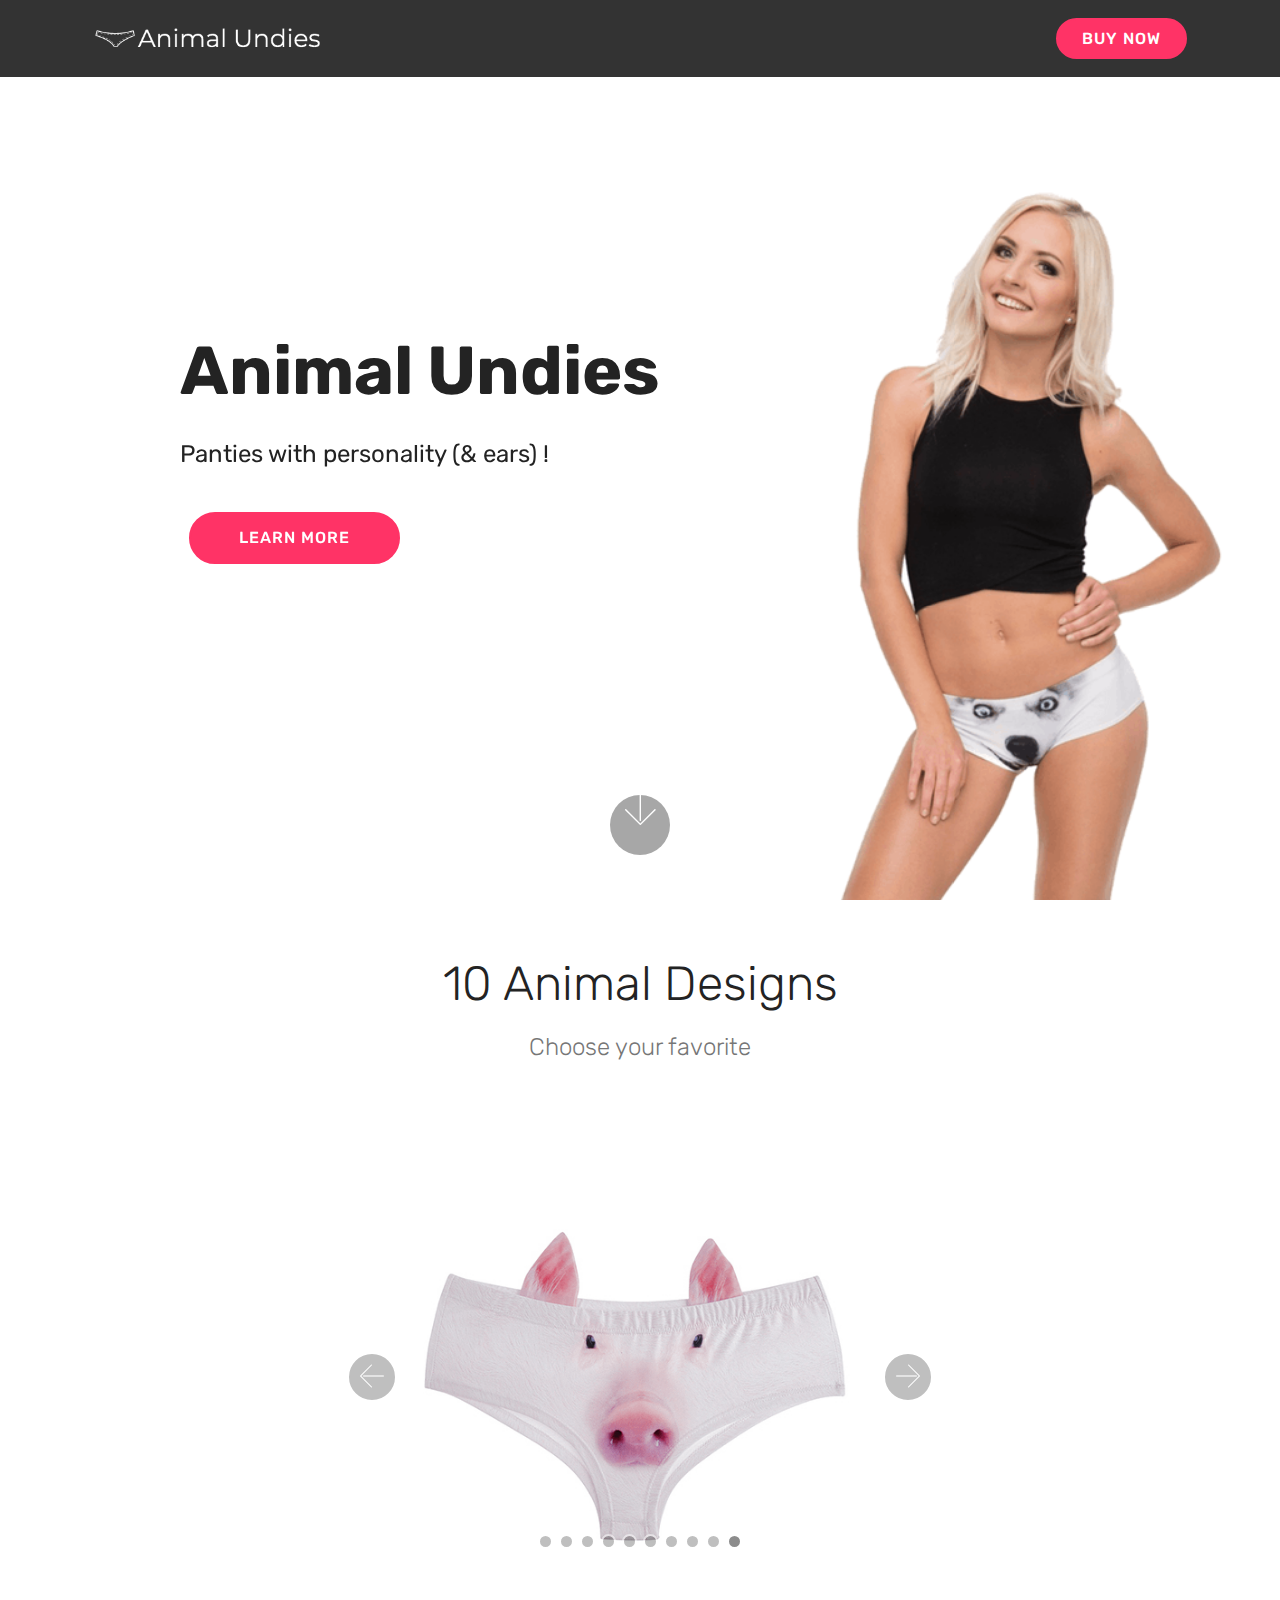
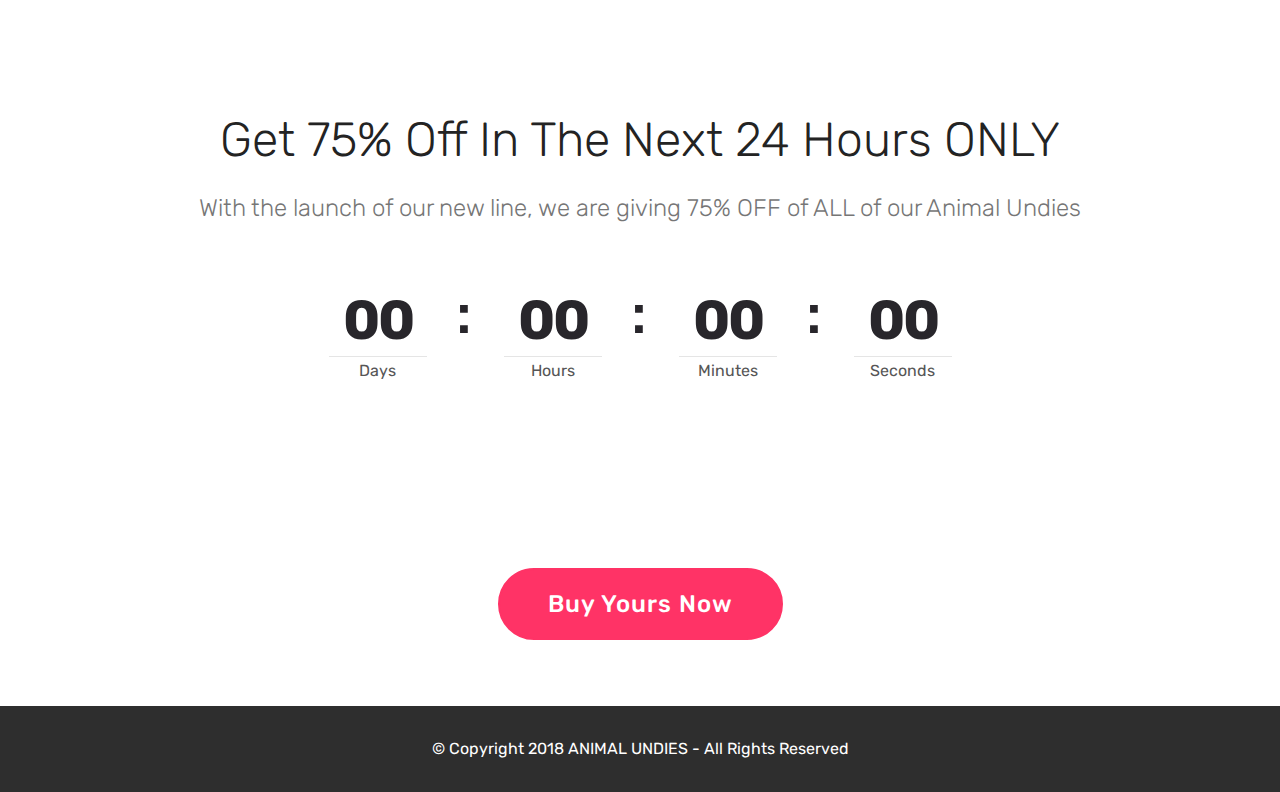
==== commit eed561b3: "second" ====
--- a/index.html
+++ b/index.html
@@ -50,13 +50,13 @@
                     <a class="nav-link link text-white display-4" href="https://mobirise.com">
                         </a>
                 </li></ul>
-            <div class="navbar-buttons mbr-section-btn"><a class="btn btn-sm btn-primary display-7" href="https://mobirise.com">BUY NOW
+            <div class="navbar-buttons mbr-section-btn"><a class="btn btn-sm btn-secondary display-7" href="https://mobirise.com">BUY NOW
                     </a></div>
         </div>
     </nav>
 </section>
 
-<section class="engine"><a href="https://mobirise.ws/h">make own website</a></section><section class="cid-qMdaME2jIt mbr-fullscreen mbr-parallax-background" id="header2-4">
+<section class="engine"><a href="https://mobirise.ws/n">best website builder app</a></section><section class="cid-qMdaME2jIt mbr-fullscreen mbr-parallax-background" id="header2-4">
 
     
 
@@ -68,7 +68,7 @@
                 <h1 class="mbr-section-title mbr-bold pb-3 mbr-fonts-style display-1">
                     Animal Undies</h1>
                 
-                <p class="mbr-text pb-3 mbr-fonts-style display-5">Undies with personality!</p>
+                <p class="mbr-text pb-3 mbr-fonts-style display-5">Panties with personality (&amp; ears) !</p>
                 <div class="mbr-section-btn"><a class="btn btn-md btn-secondary display-4" href="index.html#content4-b">LEARN MORE</a>
                     <a class="btn btn-md btn-white-outline display-4" href="https://mobirise.com">LIVE DEMO</a></div>
             </div>
@@ -90,7 +90,7 @@
             <div class="title col-12 col-md-8">
                 <h2 class="align-center pb-3 mbr-fonts-style display-2">
                     10 Animal Designs</h2>
-                <h3 class="mbr-section-subtitle align-center mbr-light mbr-fonts-style display-5">Scroll through them below</h3>
+                <h3 class="mbr-section-subtitle align-center mbr-light mbr-fonts-style display-5">Choose your favorite</h3>
                 
             </div>
         </div>
@@ -135,7 +135,7 @@
     <div class="container">
         <div class="media-container-row title">
             <div class="col-12 col-md-8">
-                <div class="mbr-section-btn align-center"><a class="btn btn-primary display-5" href="https://mobirise.com">Buy Yours Now</a></div>
+                <div class="mbr-section-btn align-center"><a class="btn btn-secondary display-5" href="https://mobirise.com">Buy Yours Now</a></div>
             </div>
         </div>
     </div>
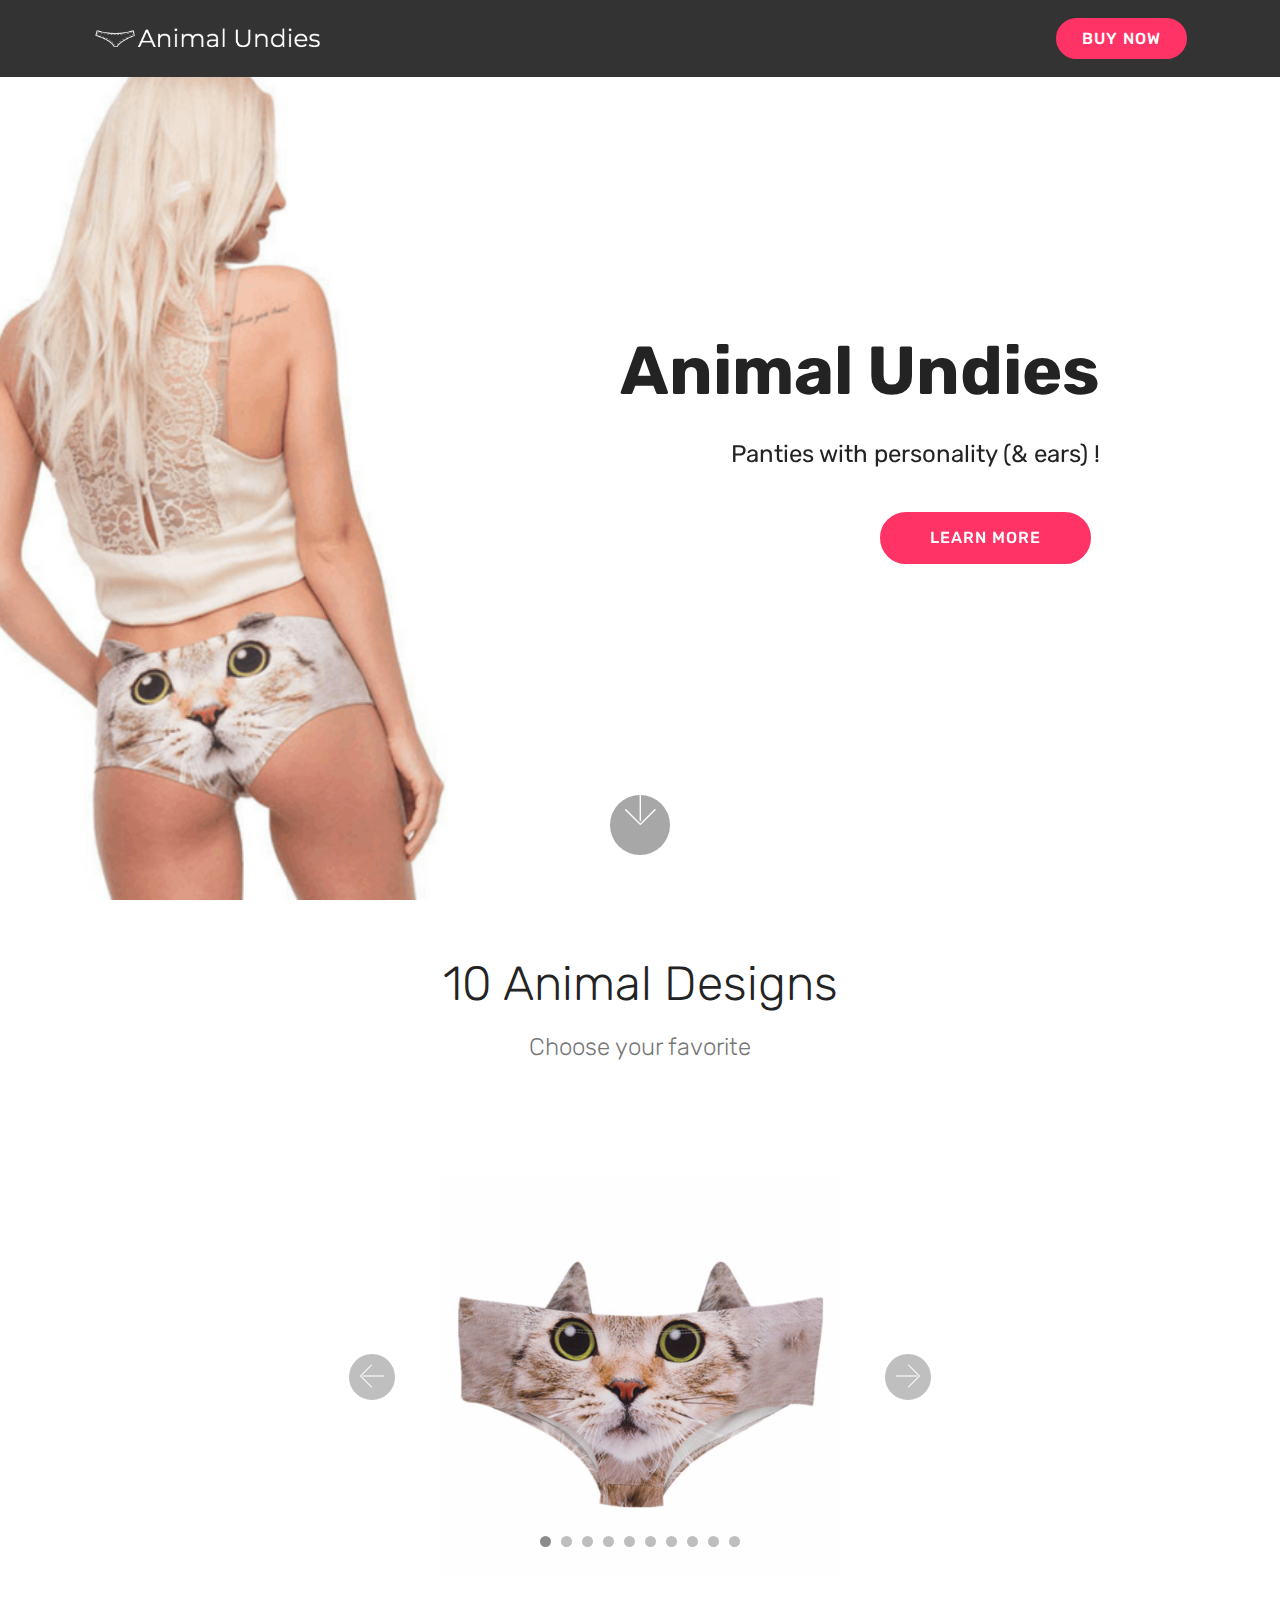
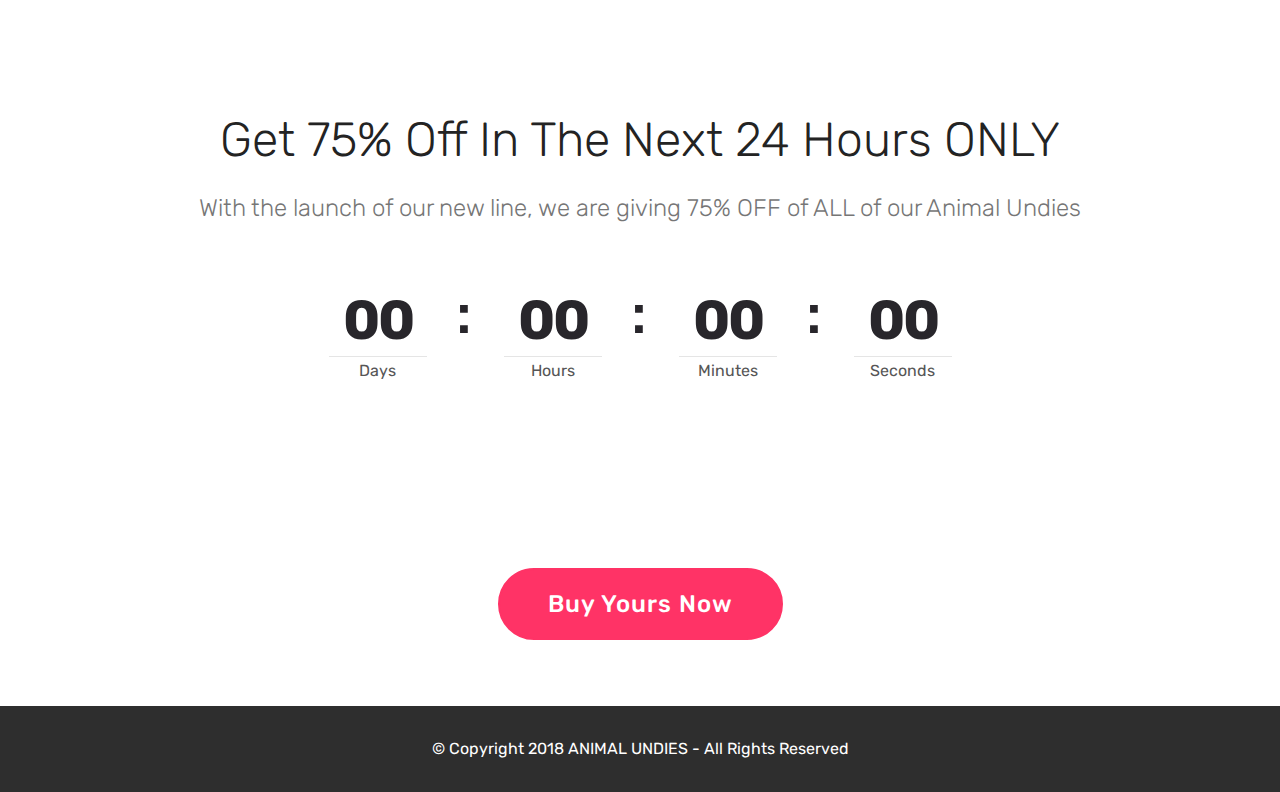
==== commit 67e4f650: "fourth" ====
--- a/index.html
+++ b/index.html
@@ -50,13 +50,13 @@
                     <a class="nav-link link text-white display-4" href="https://mobirise.com">
                         </a>
                 </li></ul>
-            <div class="navbar-buttons mbr-section-btn"><a class="btn btn-sm btn-secondary display-7" href="https://mobirise.com">BUY NOW
+            <div class="navbar-buttons mbr-section-btn"><a class="btn btn-sm btn-secondary display-7" href="https://epokgear.com/products/3d-print-animal-undies?variant=7051950260281">BUY NOW
                     </a></div>
         </div>
     </nav>
 </section>
 
-<section class="engine"><a href="https://mobirise.ws/n">best website builder app</a></section><section class="cid-qMdaME2jIt mbr-fullscreen mbr-parallax-background" id="header2-4">
+<section class="engine"><a href="https://mobirise.ws/i">how to build your own website</a></section><section class="cid-qMdaME2jIt mbr-fullscreen mbr-parallax-background" id="header2-4">
 
     
 
@@ -69,8 +69,7 @@
                     Animal Undies</h1>
                 
                 <p class="mbr-text pb-3 mbr-fonts-style display-5">Panties with personality (&amp; ears) !</p>
-                <div class="mbr-section-btn"><a class="btn btn-md btn-secondary display-4" href="index.html#content4-b">LEARN MORE</a>
-                    <a class="btn btn-md btn-white-outline display-4" href="https://mobirise.com">LIVE DEMO</a></div>
+                <div class="mbr-section-btn"><a class="btn btn-md btn-secondary display-4" href="index.html#content4-b">LEARN MORE</a></div>
             </div>
         </div>
     </div>
@@ -102,7 +101,7 @@
     
     <div class="container content-slider">
         <div class="content-slider-wrap">
-            <div><div class="mbr-slider slide carousel" data-pause="true" data-keyboard="false" data-ride="false" data-interval="false"><ol class="carousel-indicators"><li data-app-prevent-settings="" data-target="#slider2-a" data-slide-to="0"></li><li data-app-prevent-settings="" data-target="#slider2-a" data-slide-to="1"></li><li data-app-prevent-settings="" data-target="#slider2-a" data-slide-to="2"></li><li data-app-prevent-settings="" data-target="#slider2-a" data-slide-to="3"></li><li data-app-prevent-settings="" data-target="#slider2-a" data-slide-to="4"></li><li data-app-prevent-settings="" data-target="#slider2-a" data-slide-to="5"></li><li data-app-prevent-settings="" data-target="#slider2-a" data-slide-to="6"></li><li data-app-prevent-settings="" data-target="#slider2-a" data-slide-to="7"></li><li data-app-prevent-settings="" data-target="#slider2-a" data-slide-to="8"></li><li data-app-prevent-settings="" data-target="#slider2-a" class=" active" data-slide-to="9"></li></ol><div class="carousel-inner" role="listbox"><div class="carousel-item slider-fullscreen-image" data-bg-video-slide="false" style="background-image: url(assets/images/htb1clrnogoqmejjy1xaq6assfxah-1000x1000.jpg);"><div class="container container-slide"><div class="image_wrapper"><img src="assets/images/htb1clrnogoqmejjy1xaq6assfxah-1000x1000.jpg"><div class="carousel-caption justify-content-center"><div class="col-10 align-center"></div></div></div></div></div><div class="carousel-item slider-fullscreen-image" data-bg-video-slide="false" style="background-image: url(assets/images/htb1cnipxmn85ujjszfbq6xzzvxax-1000x1000.jpg);"><div class="container container-slide"><div class="image_wrapper"><img src="assets/images/htb1cnipxmn85ujjszfbq6xzzvxax-1000x1000.jpg"><div class="carousel-caption justify-content-center"><div class="col-10 align-center"></div></div></div></div></div><div class="carousel-item slider-fullscreen-image" data-bg-video-slide="false" style="background-image: url(assets/images/htb1lih3jwagskjjy0fhq6arbfxaj-1000x1000.jpg);"><div class="container container-slide"><div class="image_wrapper"><img src="assets/images/htb1lih3jwagskjjy0fhq6arbfxaj-1000x1000.jpg"><div class="carousel-caption justify-content-center"><div class="col-10 align-center"></div></div></div></div></div><div class="carousel-item slider-fullscreen-image" data-bg-video-slide="false" style="background-image: url(assets/images/htb1malzobstmejjy1zbq6ahlvxap-1000x1000.jpg);"><div class="container container-slide"><div class="image_wrapper"><img src="assets/images/htb1malzobstmejjy1zbq6ahlvxap-1000x1000.jpg"><div class="carousel-caption justify-content-center"><div class="col-10 align-center"></div></div></div></div></div><div class="carousel-item slider-fullscreen-image" data-bg-video-slide="false" style="background-image: url(assets/images/htb1pxriobstmejjssziq6adwxxa1-1000x1000.jpg);"><div class="container container-slide"><div class="image_wrapper"><img src="assets/images/htb1pxriobstmejjssziq6adwxxa1-1000x1000.jpg"><div class="carousel-caption justify-content-center"><div class="col-10 align-center"></div></div></div></div></div><div class="carousel-item slider-fullscreen-image" data-bg-video-slide="false" style="background-image: url(assets/images/htb10e8sjvbntkjjsszeq6au2vxaa-1000x1000.jpg);"><div class="container container-slide"><div class="image_wrapper"><img src="assets/images/htb10e8sjvbntkjjsszeq6au2vxaa-1000x1000.jpg"><div class="carousel-caption justify-content-center"><div class="col-10 align-center"></div></div></div></div></div><div class="carousel-item slider-fullscreen-image" data-bg-video-slide="false" style="background-image: url(assets/images/htb12vjfolusmejjy1zjq6a0dxxak-1000x1000.jpg);"><div class="container container-slide"><div class="image_wrapper"><img src="assets/images/htb12vjfolusmejjy1zjq6a0dxxak-1000x1000.jpg"><div class="carousel-caption justify-content-center"><div class="col-10 align-center"></div></div></div></div></div><div class="carousel-item slider-fullscreen-image" data-bg-video-slide="false" style="background-image: url(assets/images/htb16lwpxkn85ujjszfvq6xigxxac-1000x1000.jpg);"><div class="container container-slide"><div class="image_wrapper"><img src="assets/images/htb16lwpxkn85ujjszfvq6xigxxac-1000x1000.jpg"><div class="carousel-caption justify-content-center"><div class="col-10 align-center"></div></div></div></div></div><div class="carousel-item slider-fullscreen-image" data-bg-video-slide="false" style="background-image: url(assets/images/htb19mp6jwmgskjjssphq6ay1vxap-1000x1000.jpg);"><div class="container container-slide"><div class="image_wrapper"><img src="assets/images/htb19mp6jwmgskjjssphq6ay1vxap-1000x1000.jpg"><div class="carousel-caption justify-content-center"><div class="col-10 align-center"></div></div></div></div></div><div class="carousel-item slider-fullscreen-image active" data-bg-video-slide="false" style="background-image: url(assets/images/screen-shot-2018-03-13-at-5.34.47-pm-480x443.png);"><div class="container container-slide"><div class="image_wrapper"><img src="assets/images/screen-shot-2018-03-13-at-5.34.47-pm-480x443.png"><div class="carousel-caption justify-content-center"><div class="col-10 align-center"></div></div></div></div></div></div><a data-app-prevent-settings="" class="carousel-control carousel-control-prev" role="button" data-slide="prev" href="#slider2-a"><span aria-hidden="true" class="mbri-left mbr-iconfont"></span><span class="sr-only">Previous</span></a><a data-app-prevent-settings="" class="carousel-control carousel-control-next" role="button" data-slide="next" href="#slider2-a"><span aria-hidden="true" class="mbri-right mbr-iconfont"></span><span class="sr-only">Next</span></a></div></div> 
+            <div><div class="mbr-slider slide carousel" data-pause="true" data-keyboard="false" data-ride="false" data-interval="false"><ol class="carousel-indicators"><li data-app-prevent-settings="" data-target="#slider2-a" class=" active" data-slide-to="0"></li><li data-app-prevent-settings="" data-target="#slider2-a" data-slide-to="1"></li><li data-app-prevent-settings="" data-target="#slider2-a" data-slide-to="2"></li><li data-app-prevent-settings="" data-target="#slider2-a" data-slide-to="3"></li><li data-app-prevent-settings="" data-target="#slider2-a" data-slide-to="4"></li><li data-app-prevent-settings="" data-target="#slider2-a" data-slide-to="5"></li><li data-app-prevent-settings="" data-target="#slider2-a" data-slide-to="6"></li><li data-app-prevent-settings="" data-target="#slider2-a" data-slide-to="7"></li><li data-app-prevent-settings="" data-target="#slider2-a" data-slide-to="8"></li><li data-app-prevent-settings="" data-target="#slider2-a" data-slide-to="9"></li></ol><div class="carousel-inner" role="listbox"><div class="carousel-item slider-fullscreen-image active" data-bg-video-slide="false" style="background-image: url(assets/images/htb12vjfolusmejjy1zjq6a0dxxak-1000x1000.jpg);"><div class="container container-slide"><div class="image_wrapper"><img src="assets/images/htb12vjfolusmejjy1zjq6a0dxxak-1000x1000.jpg"><div class="carousel-caption justify-content-center"><div class="col-10 align-center"></div></div></div></div></div><div class="carousel-item slider-fullscreen-image" data-bg-video-slide="false" style="background-image: url(assets/images/htb1clrnogoqmejjy1xaq6assfxah-1000x1000.jpg);"><div class="container container-slide"><div class="image_wrapper"><img src="assets/images/htb1clrnogoqmejjy1xaq6assfxah-1000x1000.jpg"><div class="carousel-caption justify-content-center"><div class="col-10 align-center"></div></div></div></div></div><div class="carousel-item slider-fullscreen-image" data-bg-video-slide="false" style="background-image: url(assets/images/htb1cnipxmn85ujjszfbq6xzzvxax-1000x1000.jpg);"><div class="container container-slide"><div class="image_wrapper"><img src="assets/images/htb1cnipxmn85ujjszfbq6xzzvxax-1000x1000.jpg"><div class="carousel-caption justify-content-center"><div class="col-10 align-center"></div></div></div></div></div><div class="carousel-item slider-fullscreen-image" data-bg-video-slide="false" style="background-image: url(assets/images/htb1lih3jwagskjjy0fhq6arbfxaj-1000x1000.jpg);"><div class="container container-slide"><div class="image_wrapper"><img src="assets/images/htb1lih3jwagskjjy0fhq6arbfxaj-1000x1000.jpg"><div class="carousel-caption justify-content-center"><div class="col-10 align-center"></div></div></div></div></div><div class="carousel-item slider-fullscreen-image" data-bg-video-slide="false" style="background-image: url(assets/images/htb1malzobstmejjy1zbq6ahlvxap-1000x1000.jpg);"><div class="container container-slide"><div class="image_wrapper"><img src="assets/images/htb1malzobstmejjy1zbq6ahlvxap-1000x1000.jpg"><div class="carousel-caption justify-content-center"><div class="col-10 align-center"></div></div></div></div></div><div class="carousel-item slider-fullscreen-image" data-bg-video-slide="false" style="background-image: url(assets/images/htb1pxriobstmejjssziq6adwxxa1-1000x1000.jpg);"><div class="container container-slide"><div class="image_wrapper"><img src="assets/images/htb1pxriobstmejjssziq6adwxxa1-1000x1000.jpg"><div class="carousel-caption justify-content-center"><div class="col-10 align-center"></div></div></div></div></div><div class="carousel-item slider-fullscreen-image" data-bg-video-slide="false" style="background-image: url(assets/images/htb10e8sjvbntkjjsszeq6au2vxaa-1000x1000.jpg);"><div class="container container-slide"><div class="image_wrapper"><img src="assets/images/htb10e8sjvbntkjjsszeq6au2vxaa-1000x1000.jpg"><div class="carousel-caption justify-content-center"><div class="col-10 align-center"></div></div></div></div></div><div class="carousel-item slider-fullscreen-image" data-bg-video-slide="false" style="background-image: url(assets/images/htb16lwpxkn85ujjszfvq6xigxxac-1000x1000.jpg);"><div class="container container-slide"><div class="image_wrapper"><img src="assets/images/htb16lwpxkn85ujjszfvq6xigxxac-1000x1000.jpg"><div class="carousel-caption justify-content-center"><div class="col-10 align-center"></div></div></div></div></div><div class="carousel-item slider-fullscreen-image" data-bg-video-slide="false" style="background-image: url(assets/images/htb19mp6jwmgskjjssphq6ay1vxap-1000x1000.jpg);"><div class="container container-slide"><div class="image_wrapper"><img src="assets/images/htb19mp6jwmgskjjssphq6ay1vxap-1000x1000.jpg"><div class="carousel-caption justify-content-center"><div class="col-10 align-center"></div></div></div></div></div><div class="carousel-item slider-fullscreen-image" data-bg-video-slide="false" style="background-image: url(assets/images/screen-shot-2018-03-13-at-5.34.47-pm-480x443.png);"><div class="container container-slide"><div class="image_wrapper"><img src="assets/images/screen-shot-2018-03-13-at-5.34.47-pm-480x443.png"><div class="carousel-caption justify-content-center"><div class="col-10 align-center"></div></div></div></div></div></div><a data-app-prevent-settings="" class="carousel-control carousel-control-prev" role="button" data-slide="prev" href="#slider2-a"><span aria-hidden="true" class="mbri-left mbr-iconfont"></span><span class="sr-only">Previous</span></a><a data-app-prevent-settings="" class="carousel-control carousel-control-next" role="button" data-slide="next" href="#slider2-a"><span aria-hidden="true" class="mbri-right mbr-iconfont"></span><span class="sr-only">Next</span></a></div></div> 
         </div>
     </div>
 </section>
@@ -135,7 +134,7 @@
     <div class="container">
         <div class="media-container-row title">
             <div class="col-12 col-md-8">
-                <div class="mbr-section-btn align-center"><a class="btn btn-secondary display-5" href="https://mobirise.com">Buy Yours Now</a></div>
+                <div class="mbr-section-btn align-center"><a class="btn btn-secondary display-5" href="https://epokgear.com/products/3d-print-animal-undies?variant=7051950260281">Buy Yours Now</a></div>
             </div>
         </div>
     </div>
--- a/assets/mobirise/css/mbr-additional.css
+++ b/assets/mobirise/css/mbr-additional.css
@@ -1754,16 +1754,16 @@
   color: #c1c1c1 !important;
 }
 .cid-qMdaME2jIt {
-  background-image: url("../../../assets/images/untitled-design-2-1024x768.png");
+  background-image: url("../../../assets/images/untitled-design-3-1024x768.png");
 }
 .cid-qMdaME2jIt .mbr-text,
 .cid-qMdaME2jIt .mbr-section-btn {
   color: #232323;
-  text-align: left;
+  text-align: right;
 }
 .cid-qMdaME2jIt H1 {
   color: #232323;
-  text-align: left;
+  text-align: right;
 }
 .cid-qMdiaSj2vC {
   padding-top: 60px;
